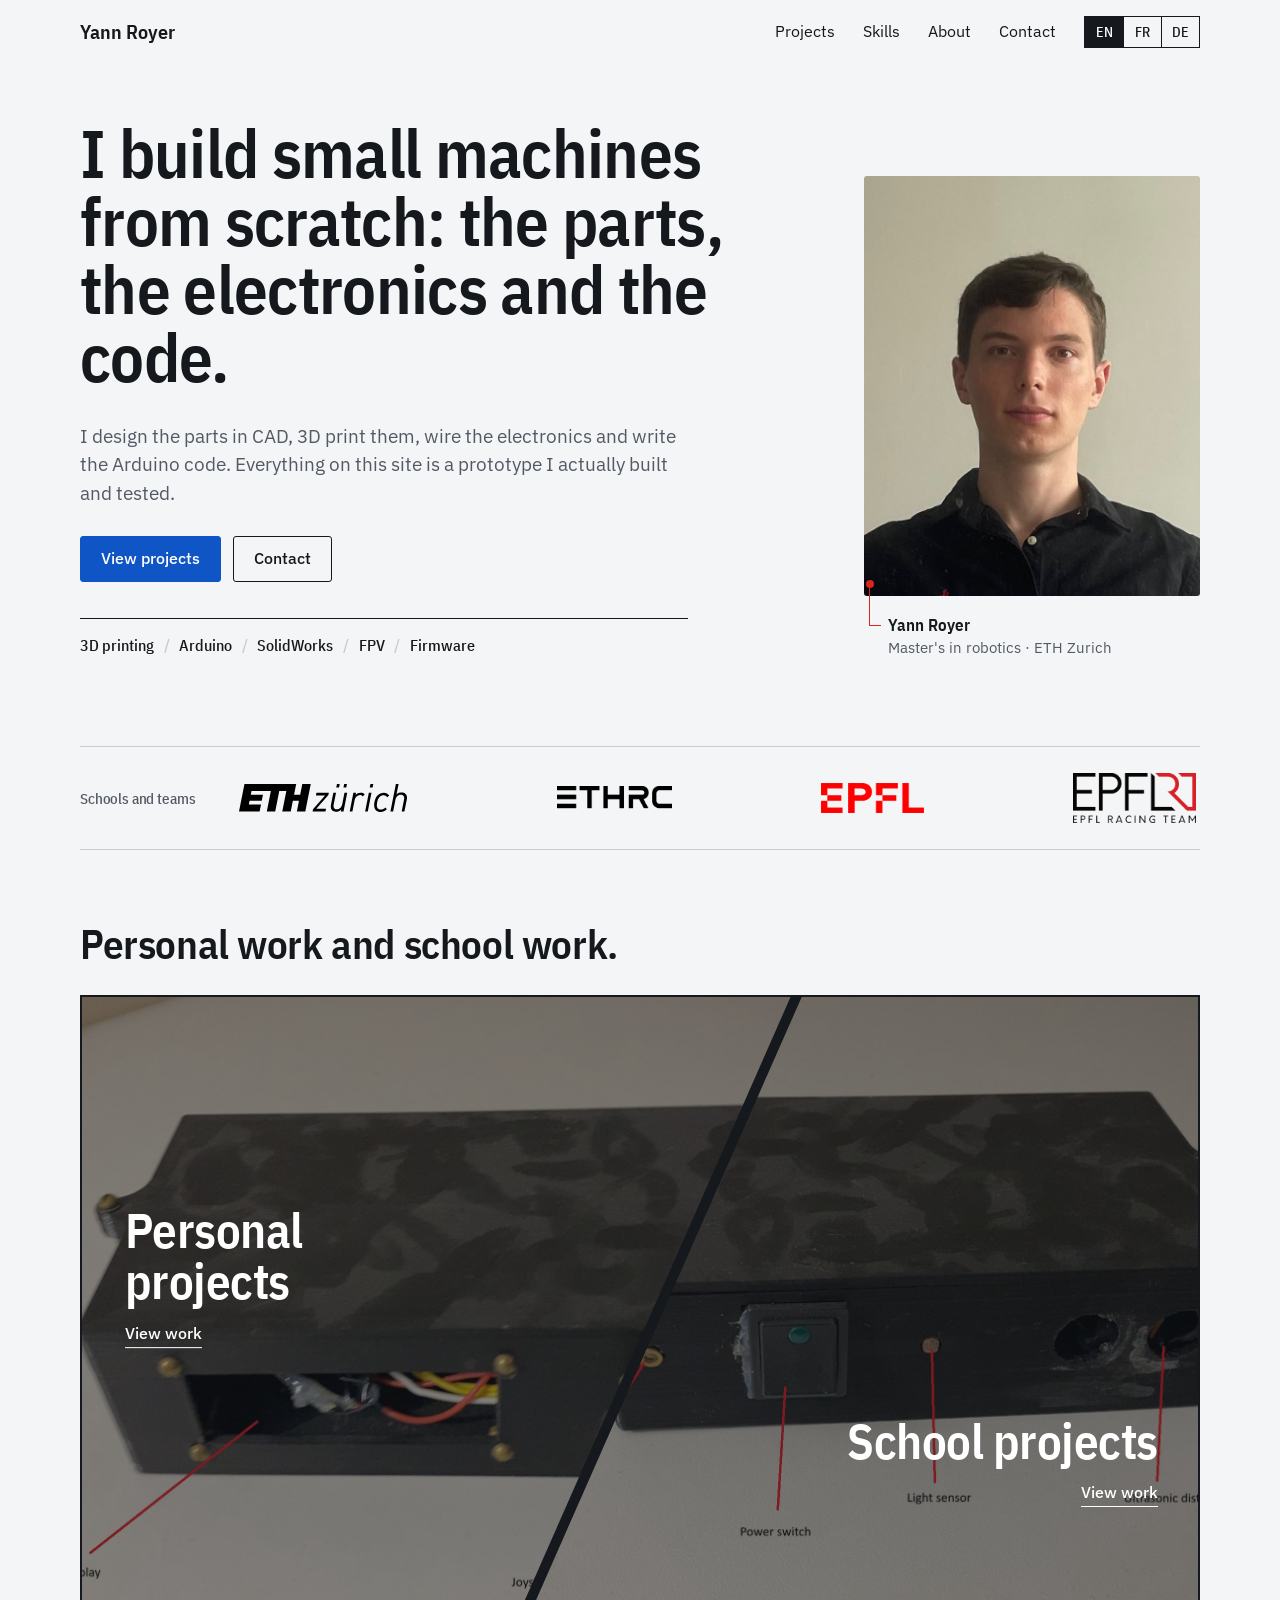
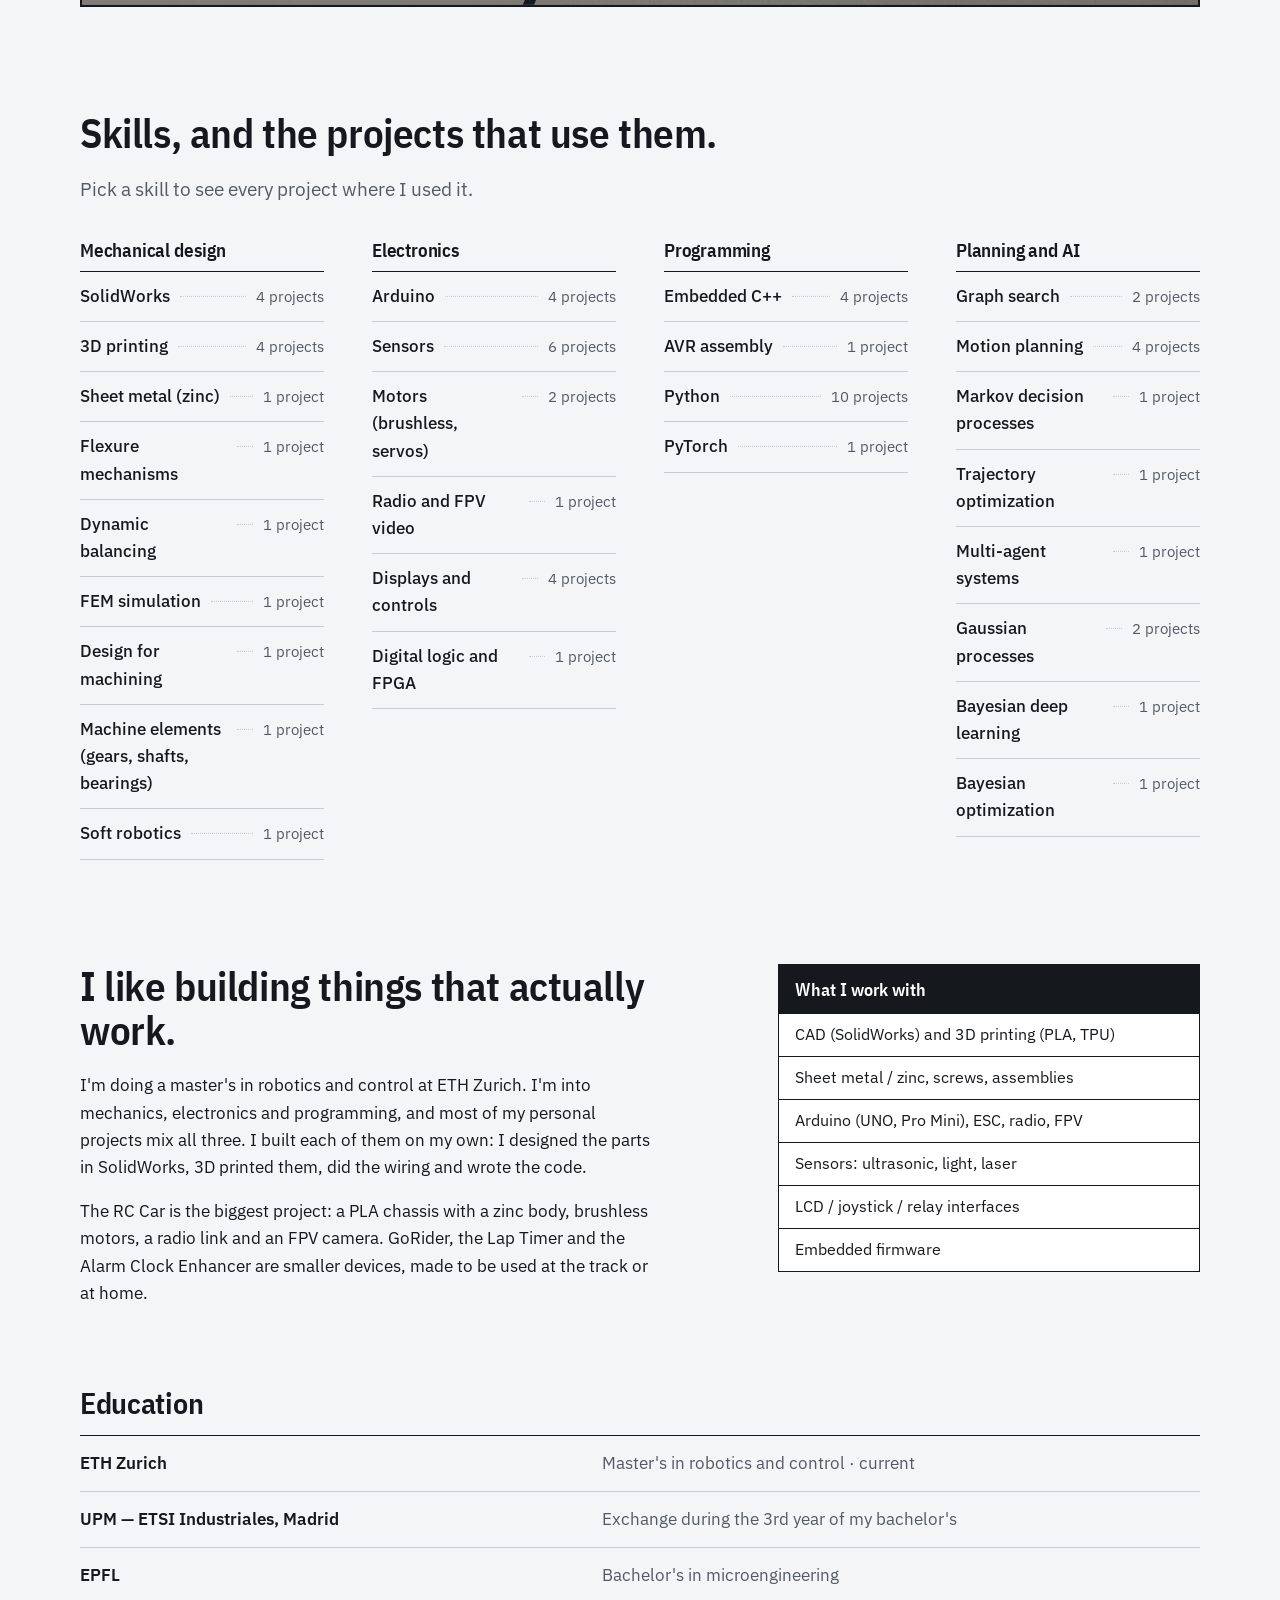
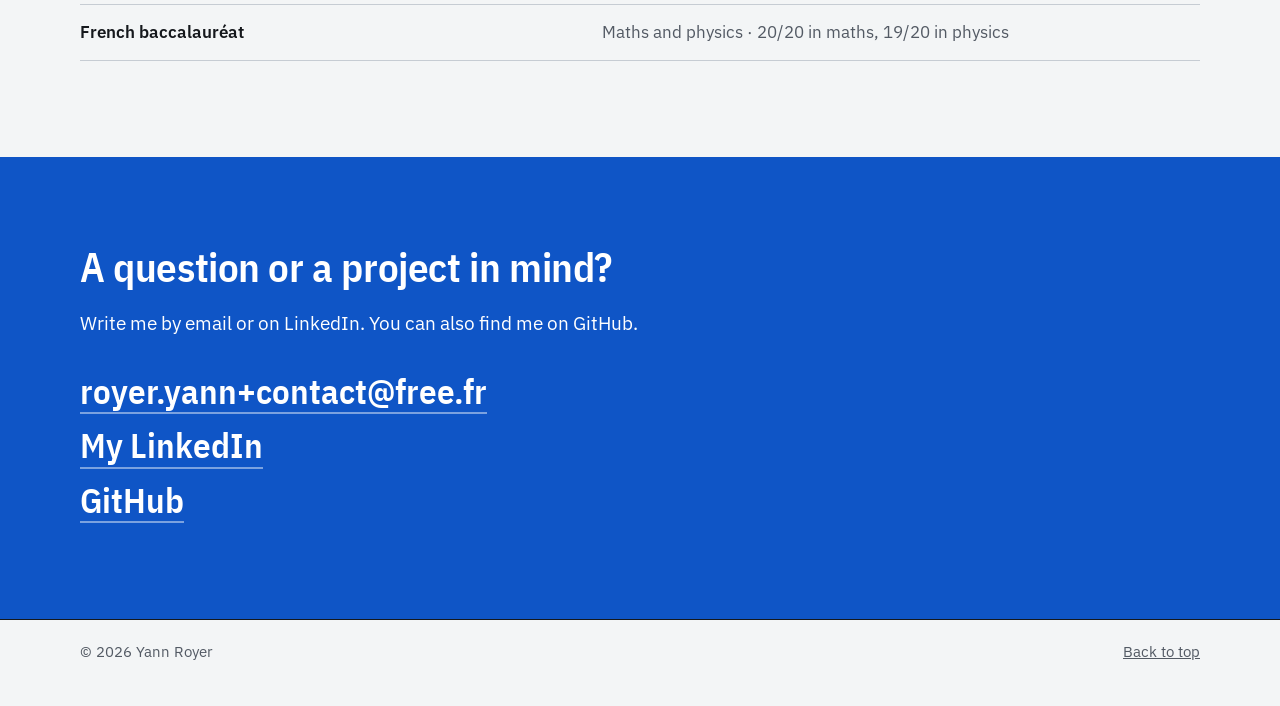
==== index.html @ 1250b425 "Portfolio: first version of the site Static site in EN/FR/DE: personal and school projects as cards," ====
<!DOCTYPE html>
<html lang="en">
  <head>
    <meta charset="UTF-8" />
    <meta name="viewport" content="width=device-width, initial-scale=1" />
    <title>Yann Royer — Robotics portfolio</title>
    <meta
      name="description"
      content="Portfolio of Yann Royer, master's student in robotics and control at ETH Zurich: personal prototypes and school projects."
    />
    <link rel="preconnect" href="https://fonts.googleapis.com" />
    <link rel="preconnect" href="https://fonts.gstatic.com" crossorigin />
    <link
      href="https://fonts.googleapis.com/css2?family=IBM+Plex+Sans:ital,wght@0,400;0,500;0,600;1,400&family=IBM+Plex+Sans+Condensed:wght@500;600&display=swap"
      rel="stylesheet"
    />
    <link rel="stylesheet" href="css/styles.css?v=41" />
    <link rel="icon" href="data:image/svg+xml,<svg xmlns='http://www.w3.org/2000/svg' viewBox='0 0 100 100'><rect fill='%230f55c6' width='100' height='100' rx='6'/><text x='50' y='64' text-anchor='middle' font-size='46' font-weight='700' font-family='Arial Narrow, Arial, sans-serif' fill='%23ffffff'>YR</text></svg>" />
  </head>
  <body data-title-key="meta.title" data-desc-key="meta.desc">
    <a class="skip-link" href="#contenu" data-i18n="skip">Skip to content</a>

    <div id="haut" class="top-anchor" tabindex="-1"></div>
    <header class="site-header">
      <div class="wrap header-inner">
        <a class="logo" href="#haut">Yann Royer</a>
        <nav id="menu" class="nav" aria-label="Primary">
          <a href="#projets" data-i18n="nav.projects">Projects</a>
          <a href="#competences" data-i18n="nav.skills">Skills</a>
          <a href="#apropos" data-i18n="nav.about">About</a>
          <a href="#contact" data-i18n="nav.contact">Contact</a>
        </nav>
        <div class="header-actions">
          <div class="lang-switch" role="group" aria-label="Language">
            <button type="button" data-lang="en" aria-pressed="true">EN</button>
            <button type="button" data-lang="fr" aria-pressed="false">FR</button>
            <button type="button" data-lang="de" aria-pressed="false">DE</button>
          </div>
          <button class="nav-toggle" type="button" aria-expanded="false" aria-controls="menu">
            <span class="sr-only" data-i18n="menu">Menu</span>
            <span></span>
            <span></span>
          </button>
        </div>
      </div>
    </header>

    <main id="contenu">
      <section class="hero">
        <div class="wrap hero-grid">
          <div class="hero-copy">
            <h1 data-i18n="hero.title">I build small machines from scratch: the parts, the electronics and the code.</h1>
            <p class="lead" data-i18n="hero.lead">
              I design the parts in CAD, 3D print them, wire the electronics and write the Arduino code. Everything on this site is a prototype I actually built and tested.
            </p>
            <div class="hero-actions">
              <a class="btn btn-primary" href="#projets" data-i18n="hero.ctaProjects">View projects</a>
              <a class="btn btn-ghost" href="#contact" data-i18n="hero.ctaContact">Contact</a>
            </div>
            <ul class="skill-row" aria-label="Skills">
              <li data-i18n="skill.print">3D printing</li>
              <li>Arduino</li>
              <li>SolidWorks</li>
              <li>FPV</li>
              <li>Firmware</li>
            </ul>
          </div>
          <figure class="hero-portrait">
            <img
              src="assets/img/profile.jpg"
              alt="Portrait of Yann Royer"
              data-i18n-alt="hero.alt"
              width="640"
              height="640"
            />
            <figcaption>
              <span>Yann Royer</span>
              <span data-i18n="hero.caption">Master's in robotics · ETH Zurich</span>
            </figcaption>
          </figure>
        </div>
      </section>

      <section class="affiliations" aria-labelledby="affiliations-title">
        <div class="wrap affiliations-inner">
          <h2 class="affiliations-title" id="affiliations-title" data-i18n="aff.title">Schools and teams</h2>
          <ul class="logo-row">
            <li>
              <a href="https://ethz.ch/en.html" rel="noreferrer noopener" target="_blank">
                <img class="logo-eth" src="assets/img/logos/eth.svg" alt="ETH Zurich" width="120" height="20" />
              </a>
            </li>
            <li>
              <a href="https://www.ethrobotics.ch/" rel="noreferrer noopener" target="_blank">
                <img class="logo-ethrc" src="assets/img/logos/ethrc.png" alt="ETH Robotics Club" width="640" height="133" />
              </a>
            </li>
            <li>
              <a href="https://www.epfl.ch/en/" rel="noreferrer noopener" target="_blank">
                <img class="logo-epfl" src="assets/img/logos/epfl.png?v=2" alt="EPFL" width="533" height="155" />
              </a>
            </li>
            <li>
              <a href="https://www.epflracingteam.ch/en" rel="noreferrer noopener" target="_blank">
                <img class="logo-racing" src="assets/img/logos/racing-team.png" alt="EPFL Racing Team" width="640" height="261" />
              </a>
            </li>
          </ul>
        </div>
      </section>

      <section class="projets" id="projets">
        <div class="wrap">
          <header class="section-head section-head-center">
            <h2 data-i18n="projects.title">Personal work and school work.</h2>
          </header>
        </div>

        <div class="split-gate" aria-label="Project categories">
          <a class="split-panel split-personal" href="personal.html">
            <img src="assets/img/home/c1.jpg" alt="Cover for personal projects" data-i18n-alt="split.personal.alt" />
            <span class="split-copy">
              <span class="split-title" data-i18n="split.personal">Personal projects</span>
              <span class="split-cta" data-i18n="split.cta">View work</span>
            </span>
          </a>
          <a class="split-panel split-school" href="school.html">
            <img src="assets/img/home/c2.jpg" alt="Cover for school projects" data-i18n-alt="split.school.alt" />
            <span class="split-copy">
              <span class="split-title" data-i18n="split.school">School projects</span>
              <span class="split-cta" data-i18n="split.cta">View work</span>
            </span>
          </a>
        </div>
      </section>

      <section class="skills" id="competences" aria-labelledby="skills-title">
        <div class="wrap">
          <header class="section-head">
            <h2 id="skills-title" data-i18n="skills.title">Skills, and the projects that use them.</h2>
            <p class="lead" data-i18n="skills.lead">Pick a skill to see every project where I used it.</p>
          </header>
          <div class="skill-index" id="skill-index-home">
            <p><a href="skills.html">See all skills</a></p>
          </div>
        </div>
      </section>

      <section class="about" id="apropos">
        <div class="wrap about-grid">
          <div>
            <h2 data-i18n="about.title">I like building things that actually work.</h2>
            <p data-i18n="about.p1">
              I'm doing a master's in robotics and control at ETH Zurich. I'm into mechanics, electronics and programming, and most of my personal projects mix all three. I built each of them on my own: I designed the parts in SolidWorks, 3D printed them, did the wiring and wrote the code.
            </p>
            <p data-i18n="about.p2">
              The RC Car is the biggest project: a PLA chassis with a zinc body, brushless motors, a radio link and an FPV camera. GoRider, the Lap Timer and the Alarm Clock Enhancer are smaller devices, made to be used at the track or at home.
            </p>
          </div>
          <aside class="about-card">
            <p class="about-kicker" data-i18n="about.kicker">What I work with</p>
            <ul>
              <li data-i18n="about.li1">CAD (SolidWorks) and 3D printing (PLA, TPU)</li>
              <li data-i18n="about.li2">Sheet metal / zinc, screws, assemblies</li>
              <li data-i18n="about.li3">Arduino (UNO, Pro Mini), ESC, radio, FPV</li>
              <li data-i18n="about.li4">Sensors: ultrasonic, light, laser</li>
              <li data-i18n="about.li5">LCD / joystick / relay interfaces</li>
              <li data-i18n="about.li6">Embedded firmware</li>
            </ul>
          </aside>
        </div>

        <div class="wrap education">
          <h3 data-i18n="edu.title">Education</h3>
          <ol class="edu-list">
            <li>
              <span class="edu-school">ETH Zurich</span>
              <span class="edu-detail" data-i18n="edu.eth">Master's in robotics and control · current</span>
            </li>
            <li>
              <span class="edu-school">UPM — ETSI Industriales, Madrid</span>
              <span class="edu-detail" data-i18n="edu.upm">Exchange during the 3rd year of my bachelor's</span>
            </li>
            <li>
              <span class="edu-school">EPFL</span>
              <span class="edu-detail" data-i18n="edu.epfl">Bachelor's in microengineering</span>
            </li>
            <li>
              <span class="edu-school" data-i18n="edu.bac">French baccalauréat</span>
              <span class="edu-detail" data-i18n="edu.bac.d">Maths and physics · 20/20 in maths, 19/20 in physics</span>
            </li>
          </ol>
        </div>
      </section>

      <section class="contact" id="contact">
        <div class="wrap contact-inner">
          <h2 data-i18n="contact.title">A question or a project in mind?</h2>
          <p class="lead" data-i18n="contact.lead">
            Write me by email or on LinkedIn. You can also find me on GitHub.
          </p>
          <p class="contact-links">
            <a href="mailto:royer.yann+contact@free.fr">royer.yann+contact@free.fr</a>
            <a
              href="https://www.linkedin.com/in/yann-miguel-royer/"
              rel="noreferrer noopener"
              target="_blank"
              data-i18n="contact.linkedin"
              >Mon LinkedIn</a
            >
            <a
              href="https://github.com/yann-royer"
              rel="noreferrer noopener"
              target="_blank"
              >GitHub</a
            >
          </p>
        </div>
      </section>
    </main>

    <footer class="site-footer">
      <div class="wrap footer-inner">
        <p>© <span id="year"></span> Yann Royer</p>
        <a href="#haut" data-i18n="footer.top">Back to top</a>
      </div>
    </footer>

    <script src="js/i18n.js?v=38"></script>
    <script src="js/skills.js?v=13"></script>
    <script src="js/main.js?v=26"></script>
  </body>
</html>
---- css/styles.css ----
/*
  Direction: a technical drawing sheet.
  - Cool white sheet, black linework, the blue of the PLA prints as the one colour.
  - Red is reserved for leader lines: every caption points at its photo the same way
    the annotations drawn on the photos do.
  - Project facts are set as a drawing title block.
*/

:root {
  --sheet: #f3f5f6;
  --sheet-alt: #e6e9ec;
  --paper: #ffffff;
  --ink: #15181c;
  --muted: #535a64;
  --line: #c6ccd3;
  --blue: #0f55c6;
  --blue-deep: #0b3f96;
  --leader: #d8261c;
  --radius: 3px;
  --wrap: 1120px;
  --header: 64px;
  --sans: "IBM Plex Sans", system-ui, sans-serif;
  --narrow: "IBM Plex Sans Condensed", "Arial Narrow", system-ui, sans-serif;
}

*,
*::before,
*::after {
  box-sizing: border-box;
}

html {
  scroll-behavior: smooth;
  scroll-padding-top: 80px;
}

body {
  margin: 0;
  padding-top: var(--header);
  font-family: var(--sans);
  font-size: 1.0625rem;
  color: var(--ink);
  background: var(--sheet);
  line-height: 1.6;
}

img {
  max-width: 100%;
  height: auto;
  display: block;
}

a {
  color: inherit;
}

h1,
h2,
h3 {
  font-family: var(--narrow);
  font-weight: 600;
  letter-spacing: -0.01em;
  line-height: 1.08;
  margin: 0 0 0.5em;
}

p {
  margin: 0 0 1em;
}

p:last-child {
  margin-bottom: 0;
}

.wrap {
  width: min(var(--wrap), calc(100% - 40px));
  margin-inline: auto;
}

.sr-only {
  position: absolute;
  width: 1px;
  height: 1px;
  padding: 0;
  margin: -1px;
  overflow: hidden;
  clip: rect(0, 0, 0, 0);
  border: 0;
}

.top-anchor {
  position: absolute;
  top: 0;
  left: 0;
  width: 1px;
  height: 1px;
  overflow: hidden;
}

.skip-link {
  position: absolute;
  left: 16px;
  top: -48px;
  background: var(--ink);
  color: var(--paper);
  padding: 8px 12px;
  z-index: 80;
}

.skip-link:focus {
  top: 12px;
}

.lead {
  font-size: 1.2rem;
  line-height: 1.5;
  color: var(--muted);
  max-width: 38rem;
}

/* ---------- Buttons ---------- */

.btn {
  display: inline-flex;
  align-items: center;
  justify-content: center;
  min-height: 46px;
  padding: 0 20px;
  border-radius: var(--radius);
  text-decoration: none;
  font-weight: 500;
  font-size: 1rem;
  border: 1.5px solid var(--ink);
  transition: background 0.15s ease, color 0.15s ease, border-color 0.15s ease;
}

.btn-primary {
  background: var(--blue);
  border-color: var(--blue);
  color: var(--paper);
}

.btn-primary:hover {
  background: var(--blue-deep);
  border-color: var(--blue-deep);
}

.btn-primary:active {
  background: var(--ink);
  border-color: var(--ink);
}

.btn-ghost {
  background: transparent;
}

.btn-ghost:hover {
  background: var(--ink);
  color: var(--paper);
}

/* ---------- Header ---------- */

.site-header {
  position: fixed;
  top: 0;
  left: 0;
  right: 0;
  z-index: 40;
  height: var(--header);
  background: var(--sheet);
  border-bottom: 1px solid transparent;
  transform: translate3d(0, 0, 0);
  transition: transform 0.3s ease, border-color 0.2s ease;
}

.site-header.is-scrolled {
  border-bottom-color: var(--ink);
}

.site-header.is-hidden {
  transform: translate3d(0, -100%, 0);
  pointer-events: none;
}

@media (prefers-reduced-motion: reduce) {
  .site-header {
    transition: none;
  }
}

.header-inner {
  height: var(--header);
  display: flex;
  align-items: center;
  gap: 28px;
}

.logo {
  font-family: var(--narrow);
  font-weight: 600;
  font-size: 1.25rem;
  text-decoration: none;
  margin-right: auto;
}

.header-actions {
  display: flex;
  align-items: center;
  gap: 8px;
}

.lang-switch {
  display: flex;
  gap: 0;
  border: 1px solid var(--ink);
}

.lang-switch button {
  min-width: 38px;
  height: 30px;
  border: 0;
  border-radius: 0;
  background: transparent;
  font-family: var(--narrow);
  font-weight: 500;
  font-size: 0.85rem;
  color: var(--ink);
  cursor: pointer;
}

.lang-switch button + button {
  border-left: 1px solid var(--ink);
}

.lang-switch button:hover {
  background: var(--sheet-alt);
}

.lang-switch button[aria-pressed="true"] {
  background: var(--ink);
  color: var(--paper);
}

.nav {
  display: flex;
  gap: 28px;
}

.nav a {
  text-decoration: none;
  font-size: 1rem;
  padding: 4px 0;
  border-bottom: 1.5px solid transparent;
}

.nav a:hover,
.nav a:focus-visible {
  border-bottom-color: var(--leader);
}

.nav-toggle {
  display: none;
  width: 44px;
  height: 44px;
  border: 0;
  background: transparent;
  padding: 0;
  cursor: pointer;
}

.nav-toggle span {
  display: block;
  width: 22px;
  height: 2px;
  margin: 6px auto;
  background: var(--ink);
}

/* ---------- Leader-line captions ----------
   A caption hangs off its photo with a red leader: a dot on the picture,
   a line down, a short shoulder to the text. */

.hero-portrait figcaption,
.case-media figcaption,
.photo figcaption,
.project-card-body {
  position: relative;
  margin-top: 18px;
  padding-left: 24px;
}

.hero-portrait figcaption::before,
.case-media figcaption::before,
.photo figcaption::before,
.project-card-body::before {
  content: "";
  position: absolute;
  left: 5px;
  top: -30px;
  width: 12px;
  height: calc(30px + 0.8em);
  border-left: 1.5px solid var(--leader);
  border-bottom: 1.5px solid var(--leader);
  pointer-events: none;
}

.hero-portrait figcaption::after,
.case-media figcaption::after,
.photo figcaption::after,
.project-card-body::after {
  content: "";
  position: absolute;
  left: 2px;
  top: -34px;
  width: 8px;
  height: 8px;
  border-radius: 50%;
  background: var(--leader);
  pointer-events: none;
}

/* ---------- Home: hero ---------- */

.hero {
  padding: 56px 0 88px;
}

.hero-grid {
  display: grid;
  grid-template-columns: minmax(0, 1.5fr) minmax(0, 0.7fr);
  gap: 64px;
  align-items: end;
}

.hero h1 {
  font-size: clamp(2.4rem, 5.2vw, 4.25rem);
  line-height: 1.02;
  margin-bottom: 0.45em;
  max-width: 20ch;
}

.hero-actions {
  display: flex;
  flex-wrap: wrap;
  gap: 12px;
  margin: 28px 0 0;
}

/* Skills and tags: a plain run of words, separated by slashes. */
.skill-row,
.tag-list {
  display: flex;
  flex-wrap: wrap;
  gap: 2px 0;
  padding: 0;
  margin: 0;
  list-style: none;
  font-family: var(--narrow);
  font-weight: 500;
  font-size: 1rem;
}

.skill-row {
  margin-top: 36px;
  padding-top: 14px;
  border-top: 1px solid var(--ink);
  max-width: 38rem;
}

.skill-row li + li::before,
.tag-list li + li::before {
  content: "/";
  margin: 0 0.6em;
  color: var(--line);
}

.hero-portrait {
  margin: 0;
}

.hero-portrait img {
  width: 100%;
  aspect-ratio: 4 / 5;
  object-fit: cover;
  border-radius: var(--radius);
}

.hero-portrait figcaption {
  display: flex;
  flex-direction: column;
  font-size: 0.92rem;
  line-height: 1.4;
  color: var(--muted);
}

.hero-portrait figcaption span:first-child {
  font-family: var(--narrow);
  font-weight: 600;
  font-size: 1.05rem;
  color: var(--ink);
}

/* ---------- Section headings ---------- */

.section-head {
  margin-bottom: 28px;
}

.section-head h2,
.about h2,
.contact h2 {
  font-size: clamp(1.8rem, 3.2vw, 2.6rem);
}

.page-hero {
  padding: 48px 0 8px;
}

.page-hero h1 {
  font-size: clamp(2.4rem, 5vw, 3.8rem);
  margin-bottom: 0.3em;
}

.page-hero .lead {
  margin-bottom: 0;
}

.school-body {
  padding: 32px 0 104px;
}

.school-body .lead {
  max-width: 38rem;
  color: var(--ink);
  border: 1.5px dashed var(--ink);
  padding: 24px 28px;
}

/* ---------- Home: the two project categories ---------- */

.projets {
  padding-top: 0;
}

.split-gate {
  position: relative;
  isolation: isolate;
  width: min(var(--wrap), calc(100% - 40px));
  margin: 0 auto;
  height: min(68vh, 640px);
  min-height: 420px;
  border: 2px solid var(--ink);
  overflow: hidden;
  background: var(--ink);
}

.split-panel {
  position: absolute;
  inset: 0;
  display: block;
  overflow: hidden;
  color: #fff;
  text-decoration: none;
}

.split-panel img {
  position: absolute;
  inset: 0;
  width: 100%;
  height: 100%;
  max-width: none;
  object-fit: cover;
  object-position: center;
  transform: scale(1.04);
  transition: transform 0.6s ease;
}

.split-panel::before {
  content: "";
  position: absolute;
  inset: 0;
  z-index: 1;
  background: rgba(21, 24, 28, 0.5);
  transition: background 0.3s ease;
}

.split-panel:hover img,
.split-panel:focus-visible img {
  transform: scale(1.08);
}

.split-panel:hover::before,
.split-panel:focus-visible::before {
  background: rgba(21, 24, 28, 0.3);
}

.split-personal {
  right: auto;
  width: 64%;
  clip-path: polygon(0 0, 100% 0, 62.5% 100%, 0 100%);
  z-index: 2;
}

.split-school {
  left: auto;
  width: 60%;
  clip-path: polygon(40% 0, 100% 0, 100% 100%, 0 100%);
}

.split-gate::after {
  content: "";
  position: absolute;
  inset: 0;
  z-index: 4;
  pointer-events: none;
  clip-path: polygon(63.5% 0, 64.5% 0, 40.5% 100%, 39.5% 100%);
  background: var(--ink);
}

.split-copy {
  position: absolute;
  z-index: 3;
  display: flex;
  flex-direction: column;
  gap: 6px;
  max-width: min(22rem, 48%);
}

.split-personal .split-copy {
  left: clamp(20px, 6%, 56px);
  top: 46%;
  transform: translateY(-50%);
}

.split-school .split-copy {
  right: clamp(20px, 6%, 56px);
  bottom: 16%;
  text-align: right;
  align-items: flex-end;
}

.split-title {
  font-family: var(--narrow);
  font-weight: 600;
  font-size: clamp(1.9rem, 3.8vw, 3.2rem);
  letter-spacing: -0.01em;
  line-height: 1.05;
}

.split-cta {
  margin-top: 8px;
  font-size: 1rem;
  font-weight: 500;
  width: fit-content;
  border-bottom: 1.5px solid currentColor;
  padding-bottom: 1px;
}

.split-panel:focus-visible {
  outline: 3px solid #fff;
  outline-offset: -8px;
}

.about,
.contact {
  scroll-margin-top: 80px;
}

/* ---------- Project list (personal.html) ---------- */

.project-grid-section {
  padding: 40px 0 112px;
}

.project-grid {
  list-style: none;
  margin: 0;
  padding: 0;
  display: grid;
  grid-template-columns: repeat(2, minmax(0, 1fr));
  gap: 64px 40px;
}

.project-card {
  display: flex;
  flex-direction: column;
  height: 100%;
  text-decoration: none;
}

.project-card img {
  width: 100%;
  aspect-ratio: 16 / 10;
  object-fit: cover;
  background: var(--sheet-alt);
  border-radius: var(--radius);
  transition: filter 0.2s ease;
}

.project-card:hover img,
.project-card:focus-visible img {
  filter: brightness(0.92);
}

.project-card-body {
  display: flex;
  flex-direction: column;
  gap: 6px;
  flex: 1;
}

.project-card-meta {
  order: 2;
  font-size: 0.92rem;
  color: var(--muted);
}

.project-card-title {
  order: 1;
  font-family: var(--narrow);
  font-weight: 600;
  font-size: 1.9rem;
  line-height: 1.1;
}

.project-card-text {
  order: 3;
  margin-top: 4px;
  max-width: 34rem;
}

.project-card-cta {
  order: 4;
  margin-top: 6px;
  width: fit-content;
  font-weight: 500;
  color: var(--blue);
  border-bottom: 1.5px solid currentColor;
}

.project-card:hover .project-card-cta,
.project-card:focus-visible .project-card-cta {
  color: var(--ink);
}

/* ---------- Project page (rc-car.html, gorider.html, ...) ---------- */

.wrap-narrow {
  width: min(44rem, calc(100% - 40px));
  margin-inline: auto;
}

.case-hero {
  display: grid;
  grid-template-columns: minmax(0, 1.1fr) minmax(0, 0.9fr);
  gap: 56px;
  align-items: start;
  padding: 40px 0 80px;
}

.back-link {
  display: inline-block;
  margin-bottom: 32px;
  color: var(--muted);
  text-decoration: none;
  font-size: 0.95rem;
  border-bottom: 1px solid transparent;
}

.back-link:hover,
.back-link:focus-visible {
  color: var(--ink);
  border-bottom-color: var(--leader);
}

.case-hero h1 {
  font-size: clamp(2.8rem, 6.5vw, 5rem);
  line-height: 0.98;
  margin-bottom: 0.3em;
}

.case-hero .lead {
  font-size: 1.25rem;
  color: var(--ink);
  margin-bottom: 18px;
}

.tag-list {
  color: var(--muted);
}

/* Title block: the fact sheet of a project, ruled like the corner of a drawing. */
.facts {
  display: grid;
  grid-template-columns: repeat(2, minmax(0, 1fr));
  gap: 1px;
  margin: 32px 0 0;
  background: var(--ink);
  border: 1.5px solid var(--ink);
}

.facts div {
  padding: 8px 12px 10px;
  background: var(--paper);
}

.facts div:last-child:nth-child(odd) {
  grid-column: 1 / -1;
}

.facts dt {
  font-family: var(--narrow);
  font-weight: 500;
  font-size: 0.74rem;
  letter-spacing: 0.05em; /* anti-slop-ignore: title-block lettering */
  text-transform: uppercase;
  color: var(--muted);
}

.facts dd {
  margin: 0;
  font-size: 0.98rem;
  line-height: 1.4;
}

.steps {
  margin: 24px 0 0;
  padding: 0;
  list-style: none;
  counter-reset: step;
  border-top: 1px solid var(--ink);
}

.steps li {
  counter-increment: step;
  position: relative;
  padding: 14px 0 14px 52px;
  border-bottom: 1px solid var(--line);
}

.steps li::before {
  content: counter(step);
  position: absolute;
  left: 0;
  top: 8px;
  font-family: var(--narrow);
  font-weight: 600;
  font-size: 1.7rem;
  line-height: 1.3;
  color: var(--blue);
}

.case-media {
  margin: 0;
  justify-self: center;
  width: 100%;
}

.case-media img {
  width: 100%;
  border-radius: var(--radius);
}

.case-media-video {
  width: auto;
}

.case-media video {
  display: block;
  height: min(70vh, 620px);
  width: auto;
  max-width: 100%;
  border-radius: var(--radius);
  background: var(--ink);
}

.case-media figcaption,
.photo figcaption {
  font-size: 0.95rem;
  line-height: 1.45;
  color: var(--ink);
}

.case-body {
  display: flex;
  flex-direction: column;
  gap: 48px;
  padding-bottom: 32px;
}

.case-section h2,
.photo-group h2 {
  font-size: clamp(1.6rem, 2.6vw, 2.1rem);
}

.case-section p,
.photo-intro {
  font-size: 1.1rem;
  line-height: 1.65;
}

.case-embed {
  margin: 0;
}

.case-photos {
  display: flex;
  flex-direction: column;
  gap: 80px;
  padding: 72px 0 96px;
}

.photo-group {
  padding-top: 28px;
  border-top: 1.5px solid var(--ink);
}

.photo-group h2,
.photo-intro {
  max-width: 44rem;
}

.photo-intro {
  margin-bottom: 28px;
}

.photo-grid {
  display: grid;
  grid-template-columns: repeat(2, minmax(0, 1fr));
  gap: 48px 32px;
  align-items: start;
  margin-top: 24px;
}

.photo-grid-single {
  grid-template-columns: minmax(0, 46rem);
}

.photo {
  margin: 0;
}

/* Portrait photos are letterboxed instead of cropped, so the drawn annotations stay visible. */
.photo .shot img {
  max-height: min(64vh, 560px);
  object-fit: contain;
}

.case-nav {
  display: grid;
  grid-template-columns: 1fr 1fr;
  gap: 0;
  margin-bottom: 96px;
  border-top: 1.5px solid var(--ink);
  border-bottom: 1.5px solid var(--ink);
}

.case-nav-link {
  display: flex;
  flex-direction: column;
  gap: 2px;
  padding: 22px 0;
  text-decoration: none;
  transition: background 0.15s ease;
}

.case-nav-link:hover,
.case-nav-link:focus-visible {
  background: var(--paper);
}

.case-nav-link.is-prev {
  padding-right: 24px;
}

.case-nav-link.is-next {
  text-align: right;
  grid-column: 2;
  padding-left: 24px;
  border-left: 1px solid var(--ink);
}

.case-nav-label {
  font-size: 0.9rem;
  color: var(--muted);
}

.case-nav-link.is-prev .case-nav-label::before {
  content: "← ";
}

.case-nav-link.is-next .case-nav-label::after {
  content: " →";
}

.case-nav-name {
  font-family: var(--narrow);
  font-weight: 600;
  font-size: 1.6rem;
  line-height: 1.15;
}

/* ---------- Shared media ---------- */

.credit {
  margin-top: 8px;
  font-size: 0.82rem;
  color: var(--muted);
}

.shot {
  display: block;
  width: 100%;
  margin: 0;
  padding: 0;
  border: 0;
  background: var(--sheet-alt);
  border-radius: var(--radius);
  overflow: hidden;
  cursor: zoom-in;
}

.shot img {
  width: 100%;
  height: auto;
  display: block;
  transition: filter 0.2s ease;
}

.shot:hover img,
.shot:focus-visible img {
  filter: brightness(0.92);
}

.video-frame {
  position: relative;
  width: 100%;
  aspect-ratio: 16 / 9;
  border-radius: var(--radius);
  overflow: hidden;
  background: var(--ink);
}

.video-frame iframe {
  position: absolute;
  inset: 0;
  width: 100%;
  height: 100%;
  border: 0;
}

.video-source {
  margin-top: 10px;
  font-size: 0.9rem;
  color: var(--muted);
}

.video-source a {
  text-decoration: underline;
  text-underline-offset: 2px;
}

/* ---------- Home: schools and teams ---------- */

.affiliations {
  padding: 0 0 72px;
}

.affiliations-inner {
  display: flex;
  align-items: center;
  gap: 20px 40px;
  padding: 22px 0;
  border-top: 1px solid var(--line);
  border-bottom: 1px solid var(--line);
}

.affiliations-title {
  flex: none;
  margin: 0;
  font-size: 0.95rem;
  font-weight: 500;
  color: var(--muted);
}

.logo-row {
  flex: 1;
  display: flex;
  flex-wrap: wrap;
  align-items: center;
  justify-content: space-between;
  gap: 24px 40px;
  margin: 0;
  padding: 0;
  list-style: none;
}

.logo-row a {
  display: block;
  padding: 4px;
}

/* Logos in their own colours. */
.logo-row img {
  display: block;
  width: auto;
}

/* Heights tuned by eye so the four marks look the same size. */
.logo-eth { height: 28px; }
.logo-epfl { height: 30px; }
.logo-ethrc { height: 24px; }
.logo-racing { height: 50px; }

@media (max-width: 640px) {
  .affiliations-inner {
    flex-direction: column;
    align-items: flex-start;
  }

  .logo-row {
    width: 100%;
    justify-content: flex-start;
    gap: 20px 32px;
  }

  .logo-eth,
  .logo-epfl { height: 22px; }
  .logo-ethrc { height: 20px; }
  .logo-racing { height: 40px; }
}

/* ---------- Skills: an index, like the back of a manual ---------- */

.skills {
  padding: 104px 0 0;
  scroll-margin-top: 80px;
}

.skills .section-head {
  margin-bottom: 36px;
}

.skill-index {
  display: grid;
  grid-template-columns: repeat(4, minmax(0, 1fr));
  gap: 32px 48px;
  align-items: start;
}

.skill-group h3 {
  font-size: 1.2rem;
  margin: 0 0 10px;
}

.skill-group ul {
  list-style: none;
  margin: 0;
  padding: 0;
  border-top: 1.5px solid var(--ink);
}

.skill-group li {
  border-bottom: 1px solid var(--line);
}

.skill-group a {
  display: flex;
  align-items: baseline;
  gap: 10px;
  padding: 11px 0;
  text-decoration: none;
}

.skill-name {
  font-weight: 500;
}

/* Dotted leader between the skill and its count. */
.skill-leader {
  flex: 1;
  min-width: 16px;
  border-bottom: 1.5px dotted var(--line);
  transform: translateY(-0.3em);
}

.skill-count {
  color: var(--muted);
  font-size: 0.92rem;
  font-variant-numeric: tabular-nums;
  white-space: nowrap;
}

.skill-group a:hover .skill-name,
.skill-group a:focus-visible .skill-name {
  color: var(--blue);
}

.skill-group a:hover .skill-leader,
.skill-group a:focus-visible .skill-leader {
  border-bottom-color: var(--blue);
}

.skill-group a[aria-current="page"] {
  box-shadow: inset 3px 0 0 var(--leader);
  padding-left: 12px;
}

.skill-group a[aria-current="page"] .skill-name {
  font-weight: 600;
}

.skill-hero .back-link {
  margin-bottom: 24px;
}

.skill-hero-group {
  margin: 0 0 6px;
  color: var(--muted);
  font-weight: 500;
}

.skills-other {
  padding: 8px 0 112px;
}

.skills-other h2 {
  font-size: clamp(1.5rem, 2.4vw, 1.9rem);
  margin-bottom: 24px;
}

#skill-projects-section[hidden] + .skills-other {
  padding-top: 40px;
}

[hidden] {
  display: none !important;
}

/* ---------- School projects: compact cards, grouped by course ---------- */

.page-hero-compact {
  padding: 40px 0 4px;
}

.page-hero-compact h1 {
  font-size: clamp(2.1rem, 4vw, 3rem);
}

.school-grid-section {
  padding: 28px 0 112px;
}

/* Four columns. Each course takes as many columns as it has projects (up to 4),
   so small courses share a row, and its cards line up with the page columns. */
.course-grid {
  display: grid;
  grid-template-columns: repeat(4, minmax(0, 1fr));
  column-gap: 32px;
  row-gap: 44px;
  align-items: start;
}

.course-block {
  position: relative;
  display: grid;
  grid-template-columns: subgrid;
  row-gap: 18px;
  align-content: start;
}

.course-block.span-1 { grid-column: span 1; }
.course-block.span-2 { grid-column: span 2; }
.course-block.span-3 { grid-column: span 3; }
.course-block.span-4 { grid-column: span 4; }

/* Rule between two courses sitting on the same row (set by skills.js). */
.course-block.has-rule::before {
  content: "";
  position: absolute;
  top: 0;
  bottom: 0;
  left: -16px;
  border-left: 1px solid var(--line);
}

.course-block .course-head {
  grid-column: 1 / -1;
  display: block;
  margin: 0;
  padding: 10px 0 0;
  border-top: 1.5px solid var(--ink);
  border-bottom: 0;
}

.course-block .course-head h2 {
  font-size: 1.12rem;
  line-height: 1.2;
  margin: 0 0 2px;
}

.course-block .course-meta {
  font-size: 0.85rem;
  line-height: 1.35;
}

.mini-card {
  display: flex;
  flex-direction: column;
  min-width: 0;
  height: 100%;
  text-decoration: none;
  background: var(--paper);
  border: 1px solid var(--line);
  border-radius: var(--radius);
  overflow: hidden;
  transition: border-color 0.15s ease;
}

.mini-card:hover,
.mini-card:focus-visible {
  border-color: var(--ink);
}

.mini-card-media {
  position: relative;
  display: block;
  aspect-ratio: 16 / 10;
  background: var(--sheet-alt);
  border-bottom: 1px solid var(--line);
}

.mini-card-media img {
  display: block;
  width: 100%;
  height: 100%;
  object-fit: cover;
  transition: filter 0.2s ease;
}

.mini-card:hover .mini-card-media img,
.mini-card:focus-visible .mini-card-media img {
  filter: brightness(0.93);
}

.mini-card-status {
  position: absolute;
  top: 8px;
  left: 8px;
  padding: 1px 7px;
  font-size: 0.74rem;
  font-weight: 500;
  color: var(--ink);
  background: var(--paper);
  border: 1px dashed var(--ink);
}

/* Course grade (Swiss scale, 6 is the top mark). */
.mini-card-grade {
  position: absolute;
  top: 8px;
  right: 8px;
  padding: 1px 7px;
  font-size: 0.74rem;
  font-weight: 600;
  color: var(--paper);
  background: var(--ink);
  font-variant-numeric: tabular-nums;
}

.mini-card-grade.is-ungraded {
  font-weight: 500;
  color: var(--muted);
  background: var(--paper);
  border: 1px solid var(--line);
}

.mini-card-body {
  display: flex;
  flex-direction: column;
  gap: 5px;
  padding: 10px 12px 13px;
}

.mini-card-context {
  font-size: 0.78rem;
  color: var(--muted);
  line-height: 1.3;
}

.mini-card-title {
  font-family: var(--narrow);
  font-weight: 600;
  font-size: 1.08rem;
  line-height: 1.2;
}

.mini-card:hover .mini-card-title,
.mini-card:focus-visible .mini-card-title {
  color: var(--blue);
}

.mini-card-tags {
  display: flex;
  flex-wrap: wrap;
  font-size: 0.78rem;
  line-height: 1.45;
  color: var(--muted);
}

/* The slash sits after each tag, so a wrapped line never starts with one. */
.mini-card-tags span:not(:last-child)::after {
  content: "/";
  margin: 0 0.45em;
  color: var(--line);
}

/* skills.html: same cards, in a plain grid. */
.mini-grid {
  display: grid;
  grid-template-columns: repeat(auto-fill, minmax(230px, 1fr));
  gap: 28px;
}

/* personal.html: same four columns as the school page. */
.mini-grid-4 {
  grid-template-columns: repeat(4, minmax(0, 1fr));
  gap: 32px;
}

@media (max-width: 980px) {
  .mini-grid-4 {
    grid-template-columns: repeat(3, minmax(0, 1fr));
    gap: 24px;
  }
}

@media (max-width: 640px) {
  .mini-grid-4 {
    grid-template-columns: repeat(2, minmax(0, 1fr));
    gap: 16px;
  }
}

/* project.html */
.tag-links a {
  text-decoration: none;
  border-bottom: 1px solid var(--line);
}

.tag-links a:hover,
.tag-links a:focus-visible {
  color: var(--blue);
  border-bottom-color: currentColor;
}

.text-link {
  color: var(--blue);
  font-weight: 500;
}

.project-missing {
  padding: 64px 0;
}

@media (max-width: 980px) {
  .course-grid {
    grid-template-columns: repeat(3, minmax(0, 1fr));
    column-gap: 24px;
  }

  .course-block.span-4 { grid-column: span 3; }

  .course-block.has-rule::before { left: -12px; }
}

@media (max-width: 640px) {
  .course-grid {
    grid-template-columns: repeat(2, minmax(0, 1fr));
    column-gap: 16px;
    row-gap: 36px;
  }

  .course-block { row-gap: 14px; }

  .course-block.span-3,
  .course-block.span-4 { grid-column: span 2; }

  .course-block.has-rule::before { left: -8px; }

  .mini-card-body { padding: 8px 9px 10px; }

  .mini-card-title { font-size: 0.98rem; }

  .mini-card-tags { font-size: 0.72rem; }
}

@media (prefers-reduced-motion: reduce) {
  .mini-card,
  .mini-card-media img {
    transition: none;
  }
}

.course-meta {
  margin: 0;
  color: var(--muted);
}

/* ---------- Scored list (robotic-materials.html) ---------- */

.exercise-list {
  list-style: none;
  margin: 24px 0 0;
  padding: 0;
  border-top: 1.5px solid var(--ink);
}

.exercise-list li {
  display: grid;
  grid-template-columns: 2.5rem minmax(0, 1fr) auto;
  gap: 4px 16px;
  align-items: baseline;
  padding: 14px 0;
  border-bottom: 1px solid var(--line);
}

.exercise-num {
  font-family: var(--narrow);
  font-weight: 600;
  color: var(--muted);
  font-variant-numeric: tabular-nums;
}

.exercise-body {
  display: flex;
  flex-direction: column;
  gap: 2px;
}

.exercise-name {
  width: fit-content;
  font-weight: 600;
  text-decoration: none;
  border-bottom: 1px solid var(--line);
}

.exercise-name:hover,
.exercise-name:focus-visible {
  color: var(--blue);
  border-bottom-color: currentColor;
}

.exercise-text {
  color: var(--muted);
  font-size: 0.95rem;
  line-height: 1.45;
}

.exercise-status {
  font-size: 0.85rem;
  font-weight: 500;
  white-space: nowrap;
  padding: 2px 8px;
  border: 1.5px dashed var(--muted);
  color: var(--muted);
}

.exercise-list .is-done .exercise-status {
  border: 1.5px solid var(--ink);
  background: var(--ink);
  color: var(--paper);
}

@media (max-width: 640px) {
  .exercise-list li {
    grid-template-columns: 2rem minmax(0, 1fr);
  }

  .exercise-status {
    grid-column: 2;
    width: fit-content;
  }
}

/* ---------- Home: about ---------- */

.about {
  padding: 104px 0 96px;
}

.about-grid {
  display: grid;
  grid-template-columns: minmax(0, 1.2fr) minmax(0, 0.8fr);
  gap: 64px;
  align-items: start;
}

.about-grid > div > p {
  max-width: 36rem;
}

/* Set like a parts list. */
.about-card {
  background: var(--paper);
  border: 1.5px solid var(--ink);
}

.about-kicker {
  font-family: var(--narrow);
  font-weight: 600;
  font-size: 1.15rem;
  margin: 0;
  padding: 10px 16px;
  background: var(--ink);
  color: var(--paper);
}

.about-card ul {
  margin: 0;
  padding: 0;
  list-style: none;
}

.about-card li {
  padding: 10px 16px;
  font-size: 0.98rem;
  line-height: 1.4;
}

.about-card li + li {
  border-top: 1px solid var(--ink);
}

.education {
  margin-top: 80px;
}

.education h3 {
  font-size: clamp(1.5rem, 2.4vw, 1.9rem);
}

.edu-list {
  list-style: none;
  margin: 0;
  padding: 0;
  border-top: 1.5px solid var(--ink);
}

.edu-list li {
  display: grid;
  grid-template-columns: minmax(0, 0.9fr) minmax(0, 1.1fr);
  gap: 2px 32px;
  padding: 14px 0;
  border-bottom: 1px solid var(--line);
}

.edu-school {
  font-weight: 600;
}

.edu-detail {
  color: var(--muted);
}

/* ---------- Home: contact, the one block of colour ---------- */

.contact {
  padding: 88px 0 96px;
  background: var(--blue);
  color: #fff;
}

.contact .lead {
  color: #fff;
}

.contact-links {
  display: flex;
  flex-direction: column;
  align-items: flex-start;
  gap: 10px;
  margin-top: 32px;
}

.contact-links a {
  font-family: var(--narrow);
  font-weight: 600;
  font-size: clamp(1.4rem, 3.4vw, 2.2rem);
  line-height: 1.2;
  text-decoration: none;
  border-bottom: 2px solid rgba(255, 255, 255, 0.45);
  overflow-wrap: anywhere;
  transition: border-color 0.15s ease;
}

.contact-links a:hover,
.contact-links a:focus-visible {
  border-bottom-color: #fff;
}

.contact :focus-visible {
  outline-color: #fff;
}

.site-footer {
  position: relative;
  z-index: 8;
  background: var(--sheet);
  border-top: 1.5px solid var(--ink);
  padding: 20px 0 28px;
}

.footer-inner {
  display: flex;
  justify-content: space-between;
  gap: 16px;
  font-size: 0.92rem;
  color: var(--muted);
}

/* ---------- Lightbox ---------- */

.lightbox {
  border: 0;
  padding: 52px 16px 20px;
  max-width: min(1100px, 94vw);
  background: transparent;
}

.lightbox::backdrop {
  background: rgba(21, 24, 28, 0.9);
}

.lightbox img {
  max-height: 74vh;
  max-width: 100%;
  width: auto;
  height: auto;
  margin: 0 auto;
  object-fit: contain;
  border-radius: var(--radius);
  background: var(--ink);
}

.lightbox-caption {
  color: #fff;
  text-align: center;
  font-size: 0.95rem;
  margin: 12px 8px 0;
}

.lightbox-close {
  position: absolute;
  right: 8px;
  top: 8px;
  width: 40px;
  height: 40px;
  border: 1.5px solid #fff;
  border-radius: 0;
  background: transparent;
  color: #fff;
  font-size: 26px;
  line-height: 1;
  cursor: pointer;
}

.lightbox-close:hover {
  background: #fff;
  color: var(--ink);
}

.lightbox :focus-visible {
  outline-color: #fff;
}

:focus-visible {
  outline: 3px solid var(--ink);
  outline-offset: 3px;
}

/* ---------- Responsive ---------- */

@media (max-width: 980px) {
  .hero-grid,
  .about-grid,
  .case-hero {
    grid-template-columns: 1fr;
  }

  .skill-index {
    grid-template-columns: repeat(2, minmax(0, 1fr));
  }

  .hero-grid {
    gap: 48px;
  }

  .case-hero {
    gap: 40px;
    padding-bottom: 56px;
  }

  .split-gate {
    height: auto;
    min-height: 0;
  }

  .split-panel {
    position: relative;
    left: 0;
    right: 0;
    width: 100%;
    clip-path: none;
    height: min(58vw, 360px);
    min-height: 240px;
  }

  .split-gate::after {
    display: none;
  }

  .split-school {
    border-top: 2px solid var(--ink);
  }

  .split-copy,
  .split-personal .split-copy,
  .split-school .split-copy {
    left: 24px;
    right: auto;
    top: auto;
    bottom: 22px;
    transform: none;
    text-align: left;
    align-items: flex-start;
    max-width: 80%;
  }

  .hero-portrait {
    max-width: 320px;
  }

  .nav-toggle {
    display: block;
  }

  .nav {
    display: none;
    position: absolute;
    top: var(--header);
    left: 0;
    right: 0;
    background: var(--sheet);
    border-bottom: 1.5px solid var(--ink);
    flex-direction: column;
    padding: 8px 20px 20px;
    gap: 4px;
    z-index: 30;
  }

  .nav a {
    padding: 10px 0;
    width: fit-content;
  }

  .nav.is-open {
    display: flex;
  }
}

@media (max-width: 640px) {
  .wrap {
    width: min(var(--wrap), calc(100% - 32px));
  }

  .hero {
    padding: 28px 0 64px;
  }

  .split-gate {
    width: min(var(--wrap), calc(100% - 32px));
  }

  .project-grid,
  .photo-grid,
  .case-nav {
    grid-template-columns: 1fr;
  }

  .project-grid {
    gap: 48px;
  }

  .case-nav-link.is-prev {
    padding-right: 0;
  }

  .case-nav-link.is-next {
    grid-column: auto;
    padding-left: 0;
    border-left: 0;
    border-top: 1px solid var(--ink);
  }

  .edu-list li {
    grid-template-columns: 1fr;
  }

  .skill-index {
    grid-template-columns: 1fr;
  }

  #competences {
    padding-top: 72px;
  }

  .about {
    padding: 72px 0;
  }

  .case-photos {
    gap: 56px;
  }

  .facts {
    grid-template-columns: 1fr;
  }
}

@media (prefers-reduced-motion: reduce) {
  html {
    scroll-behavior: auto;
  }

  .btn,
  .shot img,
  .project-card img,
  .split-panel img,
  .split-panel::before {
    transition: none;
  }
}
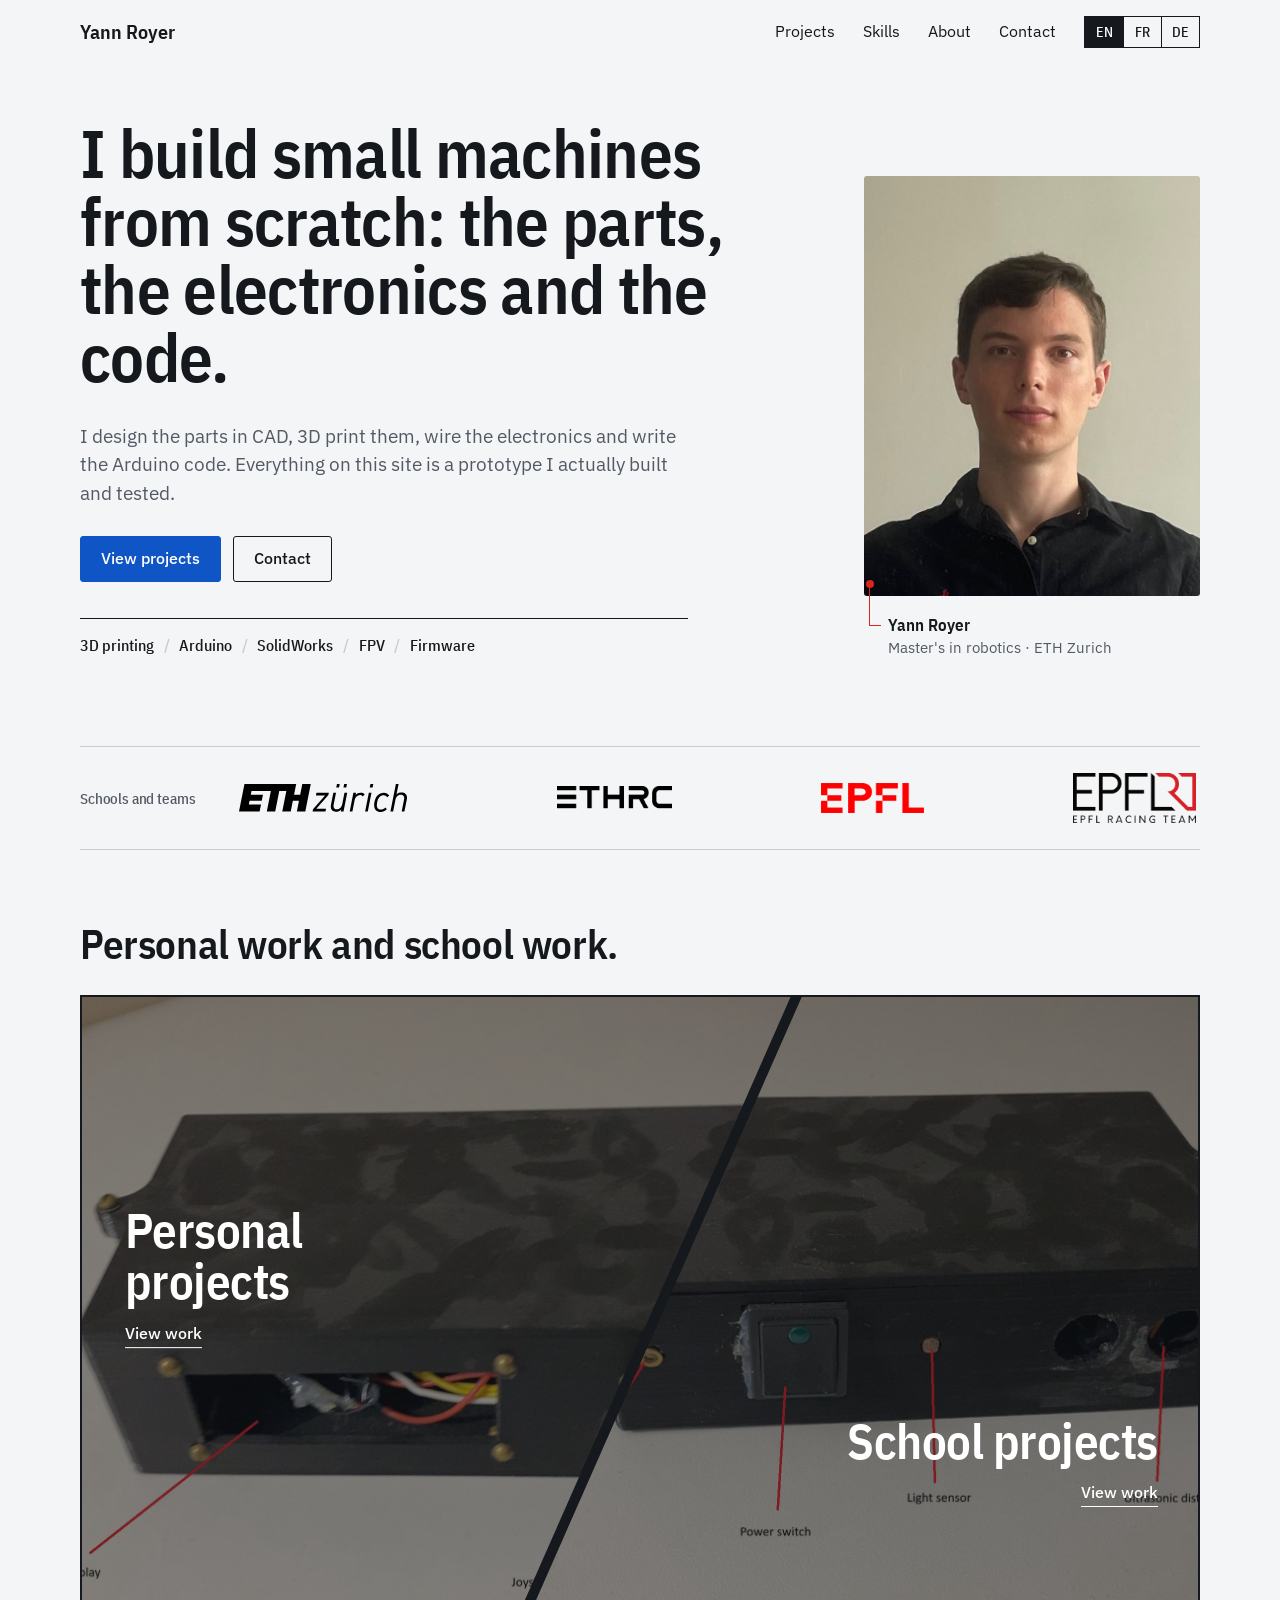
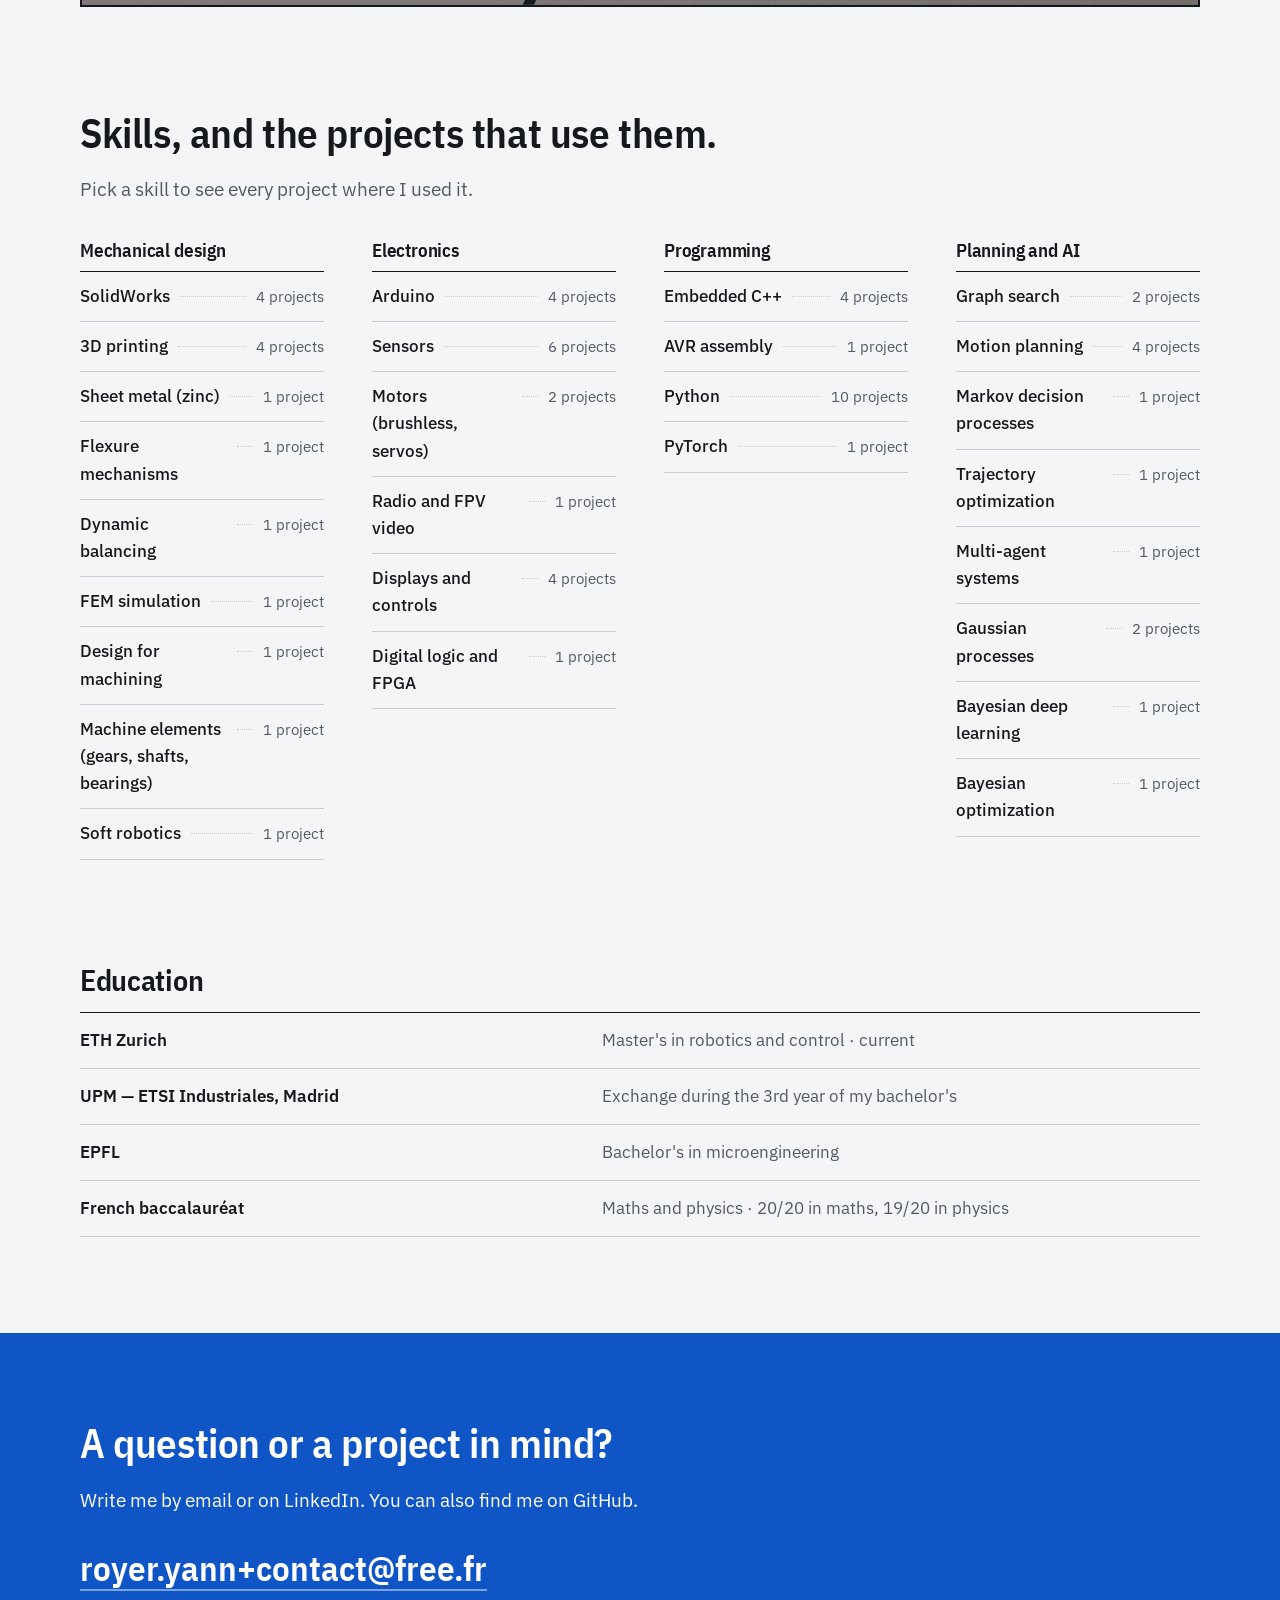
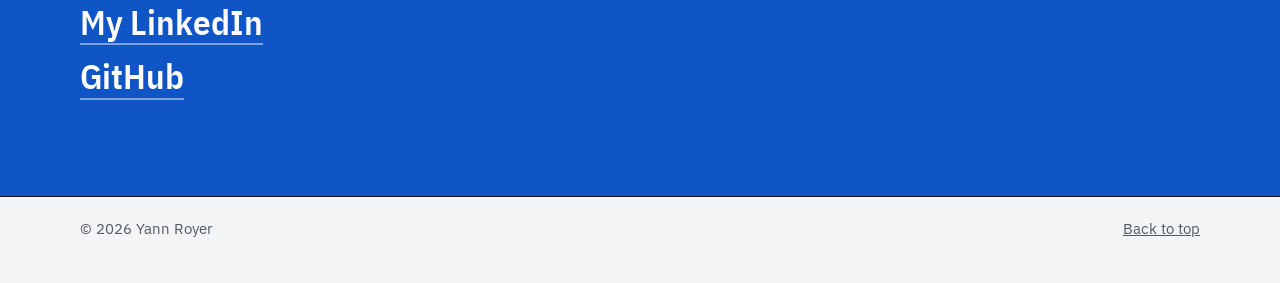
==== commit f636bd0c: "Home: remove About text and skills card; robot vacuum: add prototype photo Co-Authored-By: Claude Op" ====
--- a/index.html
+++ b/index.html
@@ -14,7 +14,7 @@
       href="https://fonts.googleapis.com/css2?family=IBM+Plex+Sans:ital,wght@0,400;0,500;0,600;1,400&family=IBM+Plex+Sans+Condensed:wght@500;600&display=swap"
       rel="stylesheet"
     />
-    <link rel="stylesheet" href="css/styles.css?v=41" />
+    <link rel="stylesheet" href="css/styles.css?v=42" />
     <link rel="icon" href="data:image/svg+xml,<svg xmlns='http://www.w3.org/2000/svg' viewBox='0 0 100 100'><rect fill='%230f55c6' width='100' height='100' rx='6'/><text x='50' y='64' text-anchor='middle' font-size='46' font-weight='700' font-family='Arial Narrow, Arial, sans-serif' fill='%23ffffff'>YR</text></svg>" />
   </head>
   <body data-title-key="meta.title" data-desc-key="meta.desc">
@@ -147,31 +147,8 @@
       </section>
 
       <section class="about" id="apropos">
-        <div class="wrap about-grid">
-          <div>
-            <h2 data-i18n="about.title">I like building things that actually work.</h2>
-            <p data-i18n="about.p1">
-              I'm doing a master's in robotics and control at ETH Zurich. I'm into mechanics, electronics and programming, and most of my personal projects mix all three. I built each of them on my own: I designed the parts in SolidWorks, 3D printed them, did the wiring and wrote the code.
-            </p>
-            <p data-i18n="about.p2">
-              The RC Car is the biggest project: a PLA chassis with a zinc body, brushless motors, a radio link and an FPV camera. GoRider, the Lap Timer and the Alarm Clock Enhancer are smaller devices, made to be used at the track or at home.
-            </p>
-          </div>
-          <aside class="about-card">
-            <p class="about-kicker" data-i18n="about.kicker">What I work with</p>
-            <ul>
-              <li data-i18n="about.li1">CAD (SolidWorks) and 3D printing (PLA, TPU)</li>
-              <li data-i18n="about.li2">Sheet metal / zinc, screws, assemblies</li>
-              <li data-i18n="about.li3">Arduino (UNO, Pro Mini), ESC, radio, FPV</li>
-              <li data-i18n="about.li4">Sensors: ultrasonic, light, laser</li>
-              <li data-i18n="about.li5">LCD / joystick / relay interfaces</li>
-              <li data-i18n="about.li6">Embedded firmware</li>
-            </ul>
-          </aside>
-        </div>
-
         <div class="wrap education">
-          <h3 data-i18n="edu.title">Education</h3>
+          <h2 data-i18n="edu.title">Education</h2>
           <ol class="edu-list">
             <li>
               <span class="edu-school">ETH Zurich</span>
@@ -226,7 +203,7 @@
       </div>
     </footer>
 
-    <script src="js/i18n.js?v=38"></script>
+    <script src="js/i18n.js?v=39"></script>
     <script src="js/skills.js?v=13"></script>
     <script src="js/main.js?v=26"></script>
   </body>
--- a/css/styles.css
+++ b/css/styles.css
@@ -1533,11 +1533,7 @@
   border-top: 1px solid var(--ink);
 }
 
-.education {
-  margin-top: 80px;
-}
-
-.education h3 {
+.education h2 {
   font-size: clamp(1.5rem, 2.4vw, 1.9rem);
 }
 
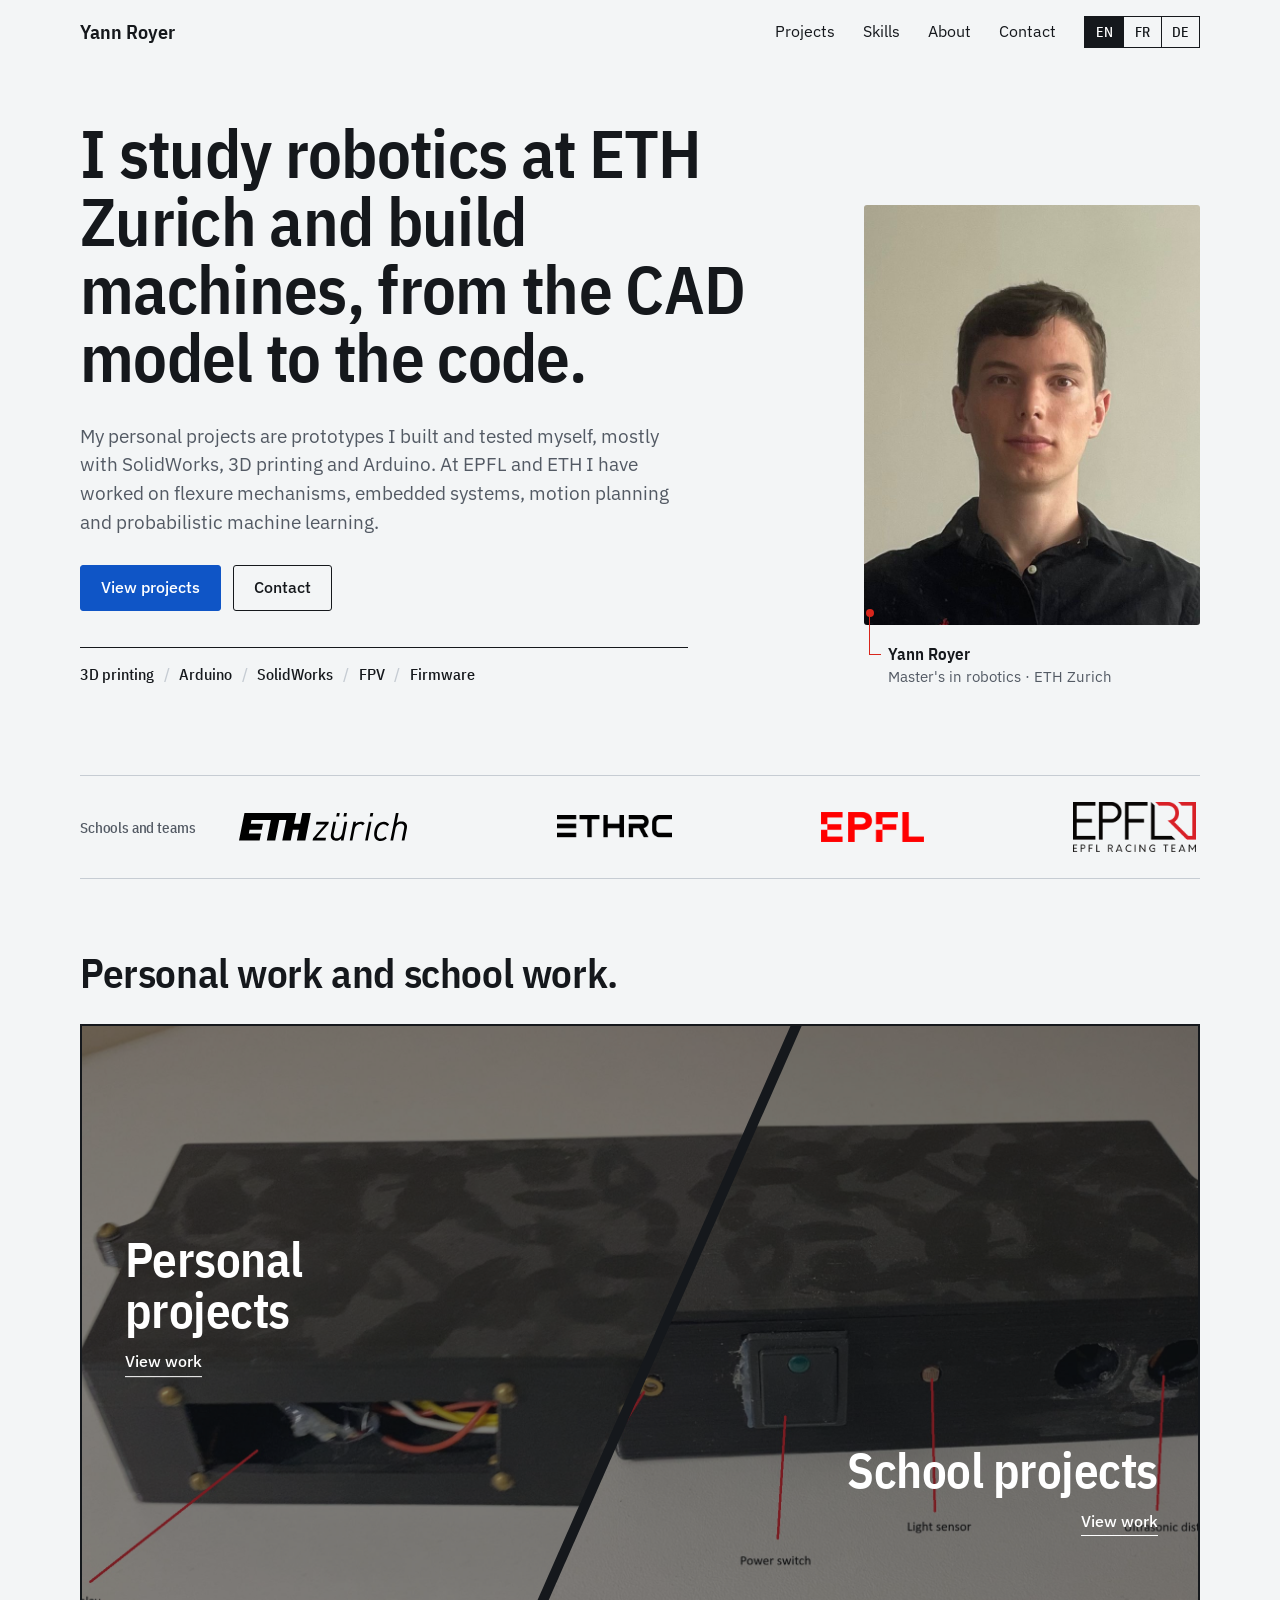
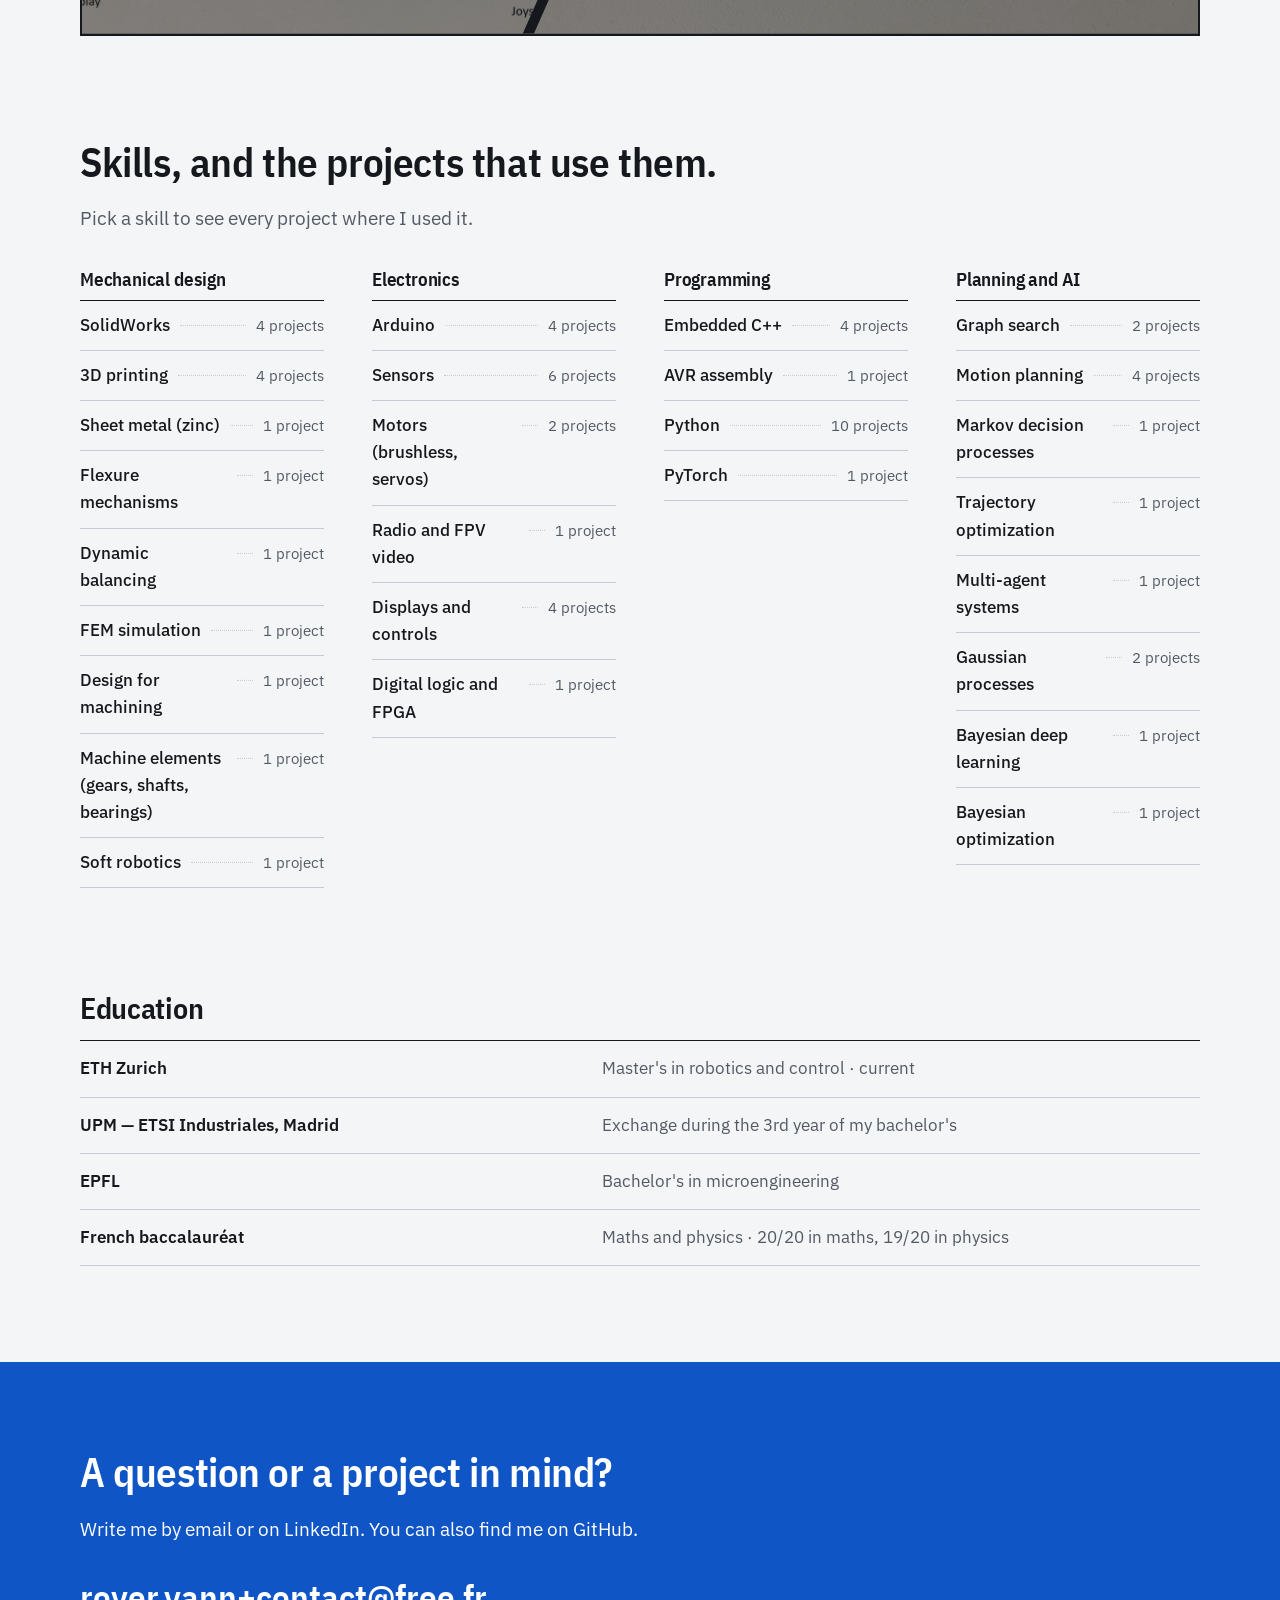
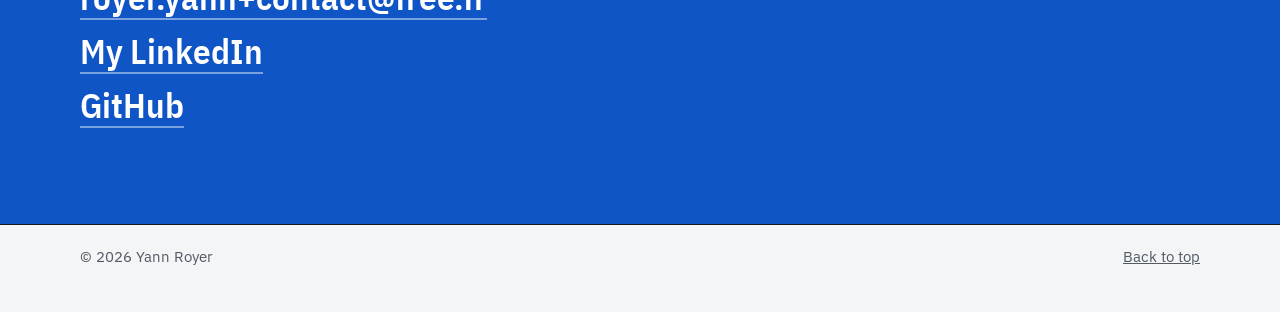
==== commit 84322ecc: "Home: rewrite intro to cover school work at EPFL and ETH Co-Authored-By: Claude Opus 5.5 <noreply@an" ====
--- a/index.html
+++ b/index.html
@@ -49,9 +49,9 @@
       <section class="hero">
         <div class="wrap hero-grid">
           <div class="hero-copy">
-            <h1 data-i18n="hero.title">I build small machines from scratch: the parts, the electronics and the code.</h1>
+            <h1 data-i18n="hero.title">I study robotics at ETH Zurich and build machines, from the CAD model to the code.</h1>
             <p class="lead" data-i18n="hero.lead">
-              I design the parts in CAD, 3D print them, wire the electronics and write the Arduino code. Everything on this site is a prototype I actually built and tested.
+              My personal projects are prototypes I built and tested myself, mostly with SolidWorks, 3D printing and Arduino. At EPFL and ETH I have worked on flexure mechanisms, embedded systems, motion planning and probabilistic machine learning.
             </p>
             <div class="hero-actions">
               <a class="btn btn-primary" href="#projets" data-i18n="hero.ctaProjects">View projects</a>
@@ -203,7 +203,7 @@
       </div>
     </footer>
 
-    <script src="js/i18n.js?v=39"></script>
+    <script src="js/i18n.js?v=40"></script>
     <script src="js/skills.js?v=13"></script>
     <script src="js/main.js?v=26"></script>
   </body>
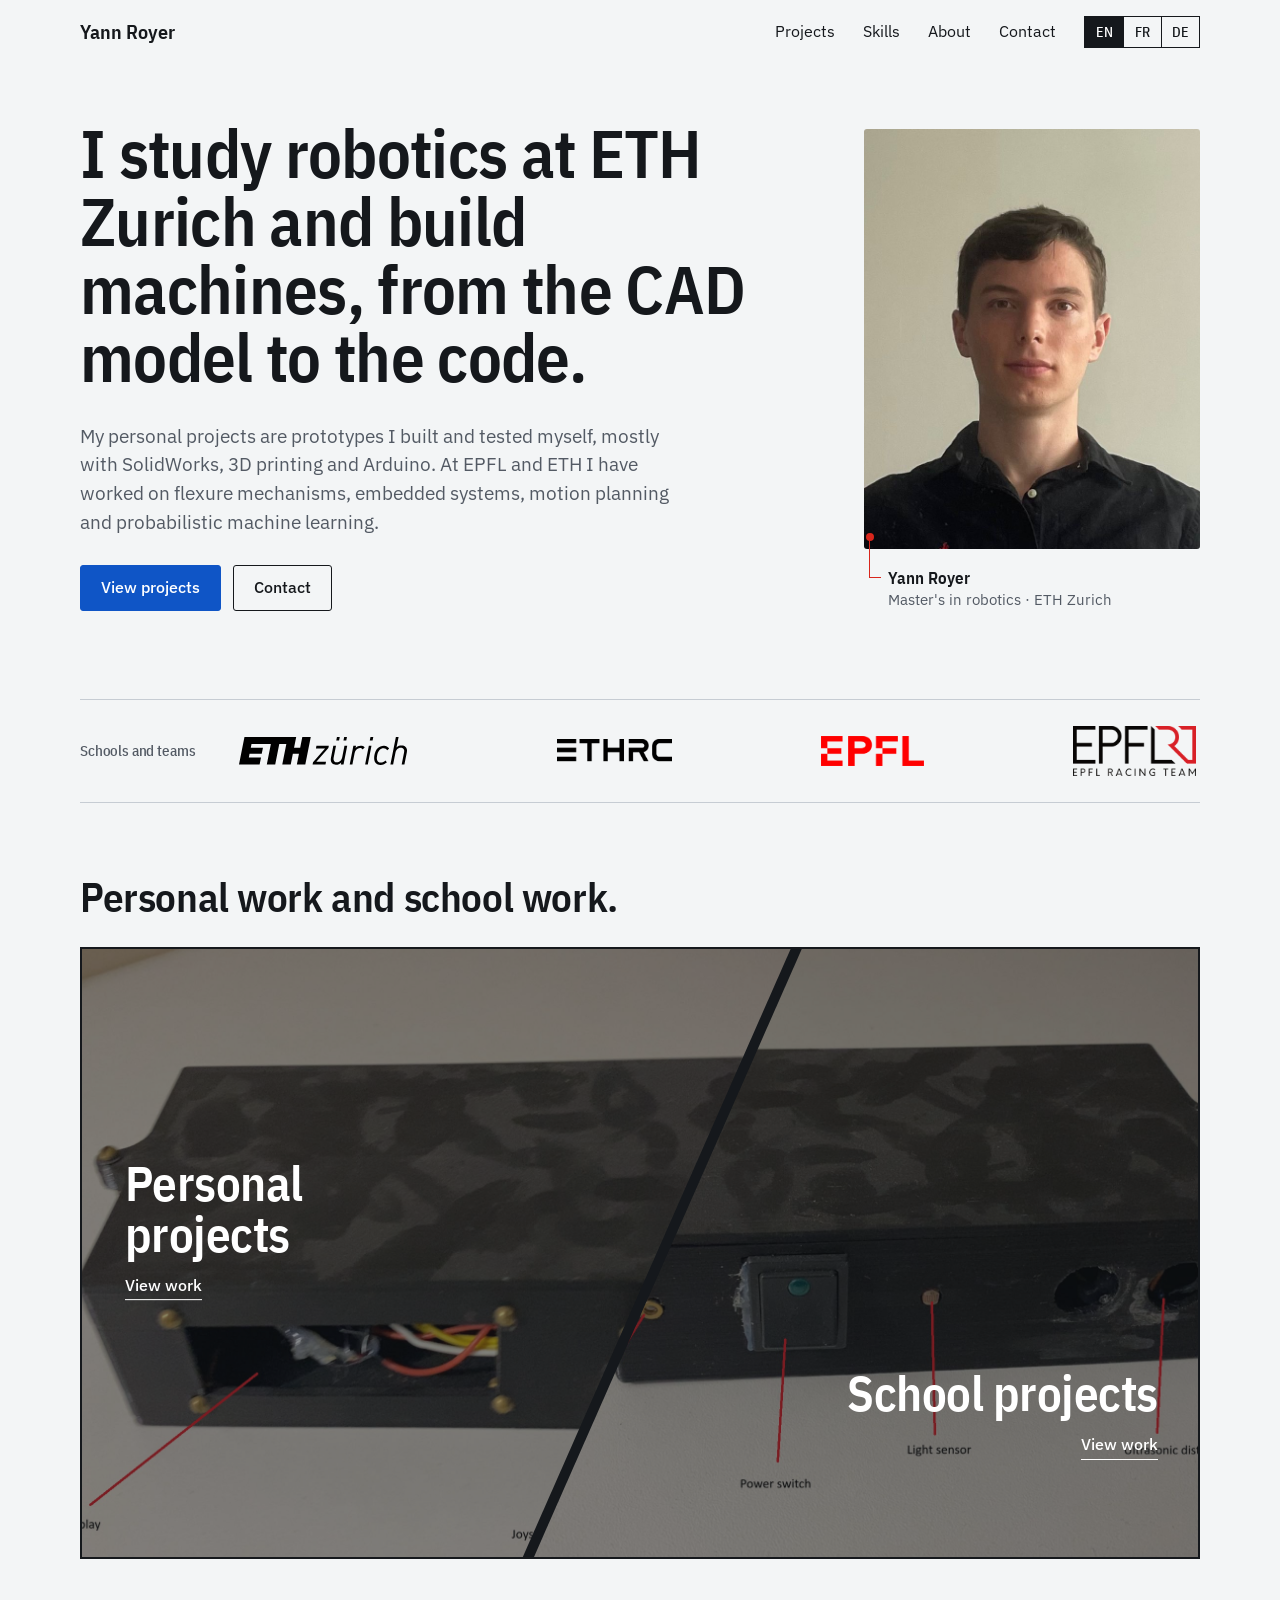
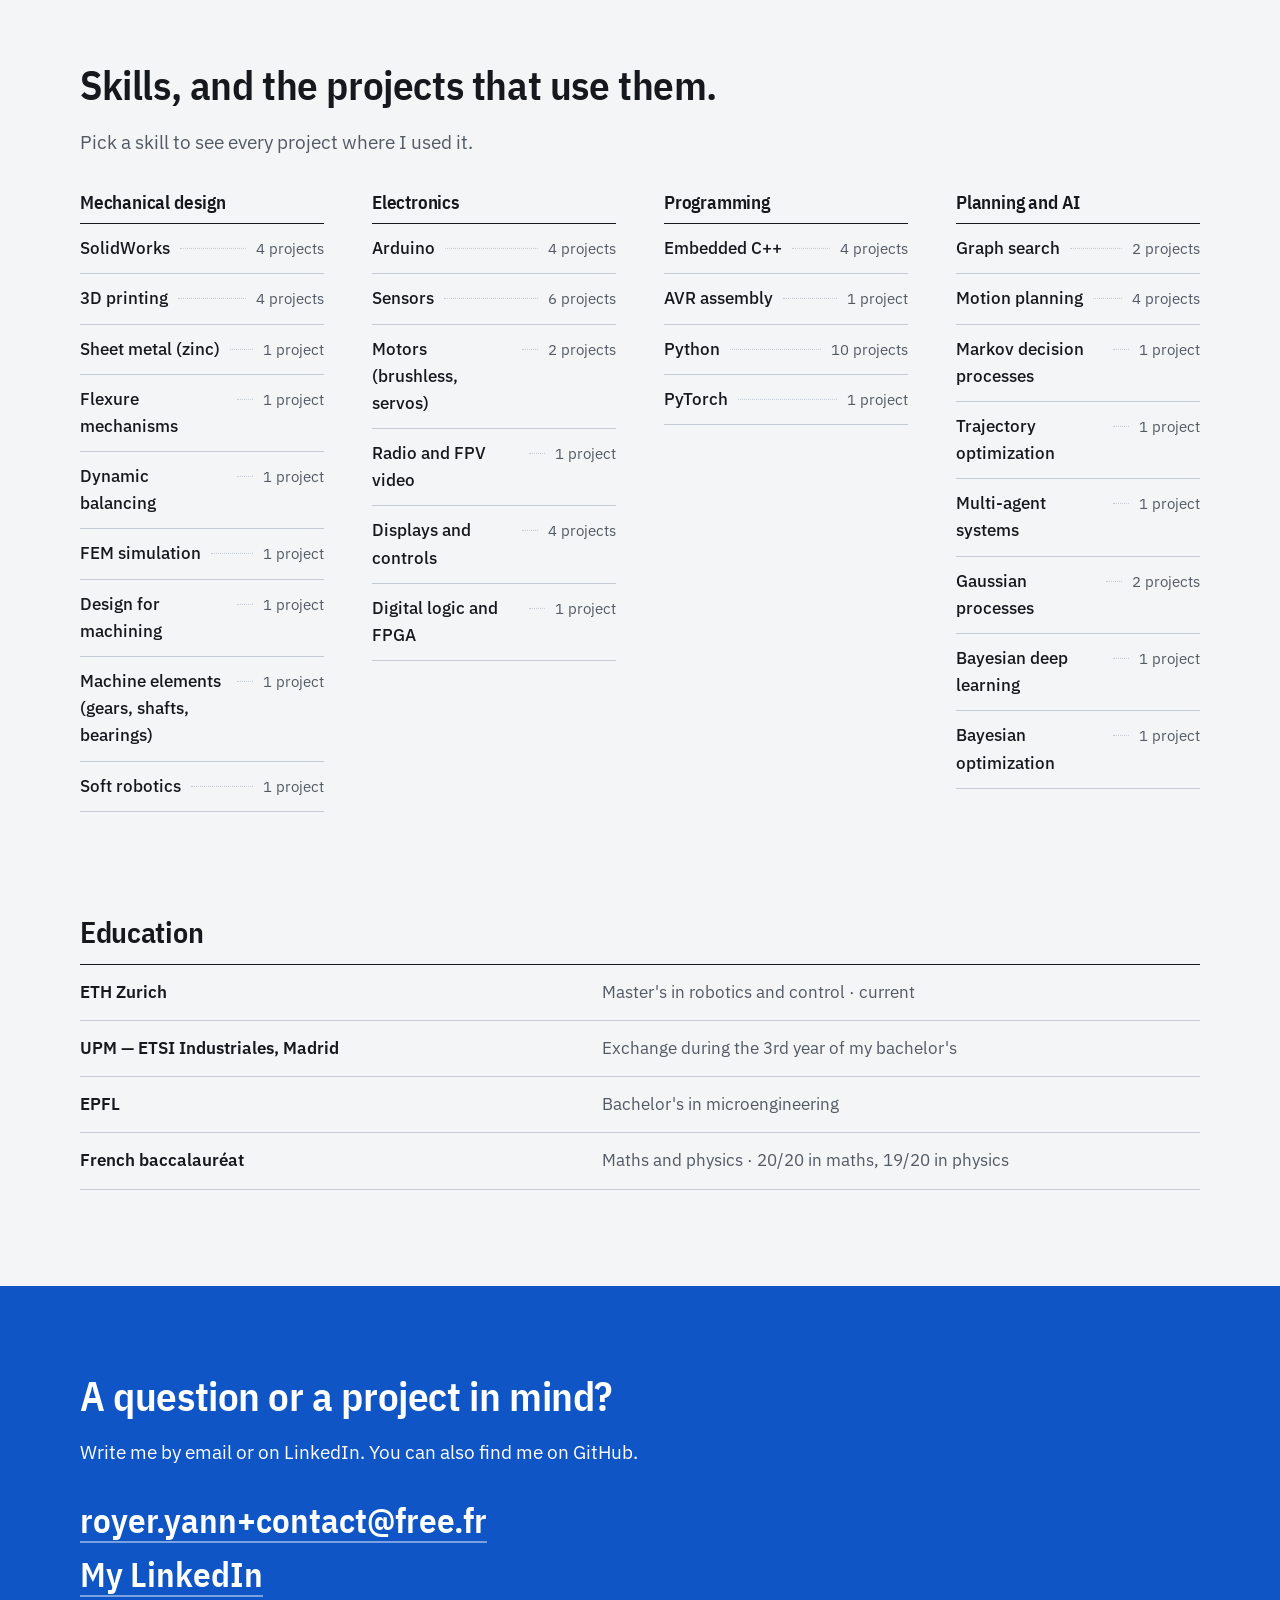
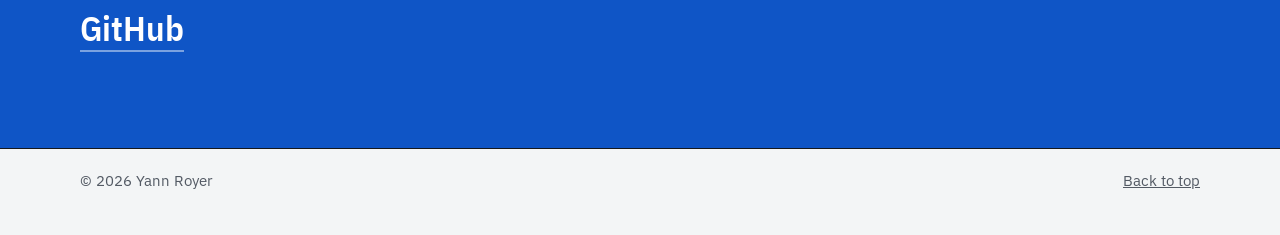
==== commit affa5fe6: "Home: remove skill line under the intro Co-Authored-By: Claude Opus 5.5 <noreply@anthropic.com>" ====
--- a/index.html
+++ b/index.html
@@ -14,7 +14,7 @@
       href="https://fonts.googleapis.com/css2?family=IBM+Plex+Sans:ital,wght@0,400;0,500;0,600;1,400&family=IBM+Plex+Sans+Condensed:wght@500;600&display=swap"
       rel="stylesheet"
     />
-    <link rel="stylesheet" href="css/styles.css?v=42" />
+    <link rel="stylesheet" href="css/styles.css?v=43" />
     <link rel="icon" href="data:image/svg+xml,<svg xmlns='http://www.w3.org/2000/svg' viewBox='0 0 100 100'><rect fill='%230f55c6' width='100' height='100' rx='6'/><text x='50' y='64' text-anchor='middle' font-size='46' font-weight='700' font-family='Arial Narrow, Arial, sans-serif' fill='%23ffffff'>YR</text></svg>" />
   </head>
   <body data-title-key="meta.title" data-desc-key="meta.desc">
@@ -57,13 +57,6 @@
               <a class="btn btn-primary" href="#projets" data-i18n="hero.ctaProjects">View projects</a>
               <a class="btn btn-ghost" href="#contact" data-i18n="hero.ctaContact">Contact</a>
             </div>
-            <ul class="skill-row" aria-label="Skills">
-              <li data-i18n="skill.print">3D printing</li>
-              <li>Arduino</li>
-              <li>SolidWorks</li>
-              <li>FPV</li>
-              <li>Firmware</li>
-            </ul>
           </div>
           <figure class="hero-portrait">
             <img
